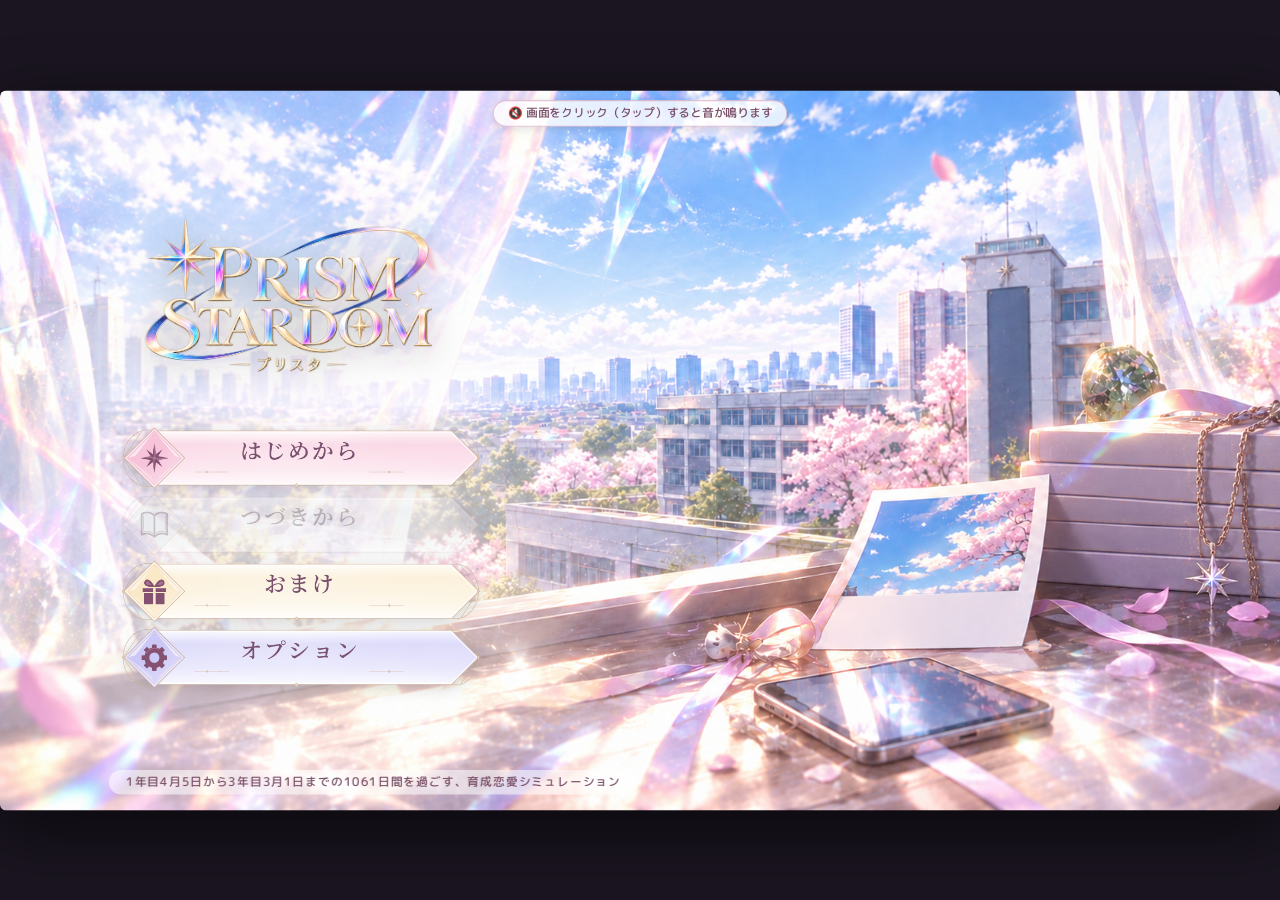
==== index.html @ 92febb7d "ゲーム初回アップロード" ====
<!DOCTYPE html>
<html lang="ja">
<head>
<meta charset="utf-8">
<meta name="viewport" content="width=device-width,initial-scale=1,maximum-scale=1,user-scalable=no,viewport-fit=cover">
<meta name="apple-mobile-web-app-capable" content="yes">
<meta name="mobile-web-app-capable" content="yes">
<meta name="theme-color" content="#1a1520">
<title>スターメイト</title>
<link rel="stylesheet" href="style.css">

</head>
<body>
<div id="safe"></div>
<div id="rotate">
  <div class="ph"></div>
  <div class="t1">画面を横向きにしてください</div>
  <div class="t2">このゲームは横画面用に作られています。<br>スマホを横に倒すと始められます。</div>
</div>
<div id="fit"><div id="stage">

  <svg id="room" viewBox="0 0 1200 675" preserveAspectRatio="xMidYMid slice"></svg>

  <div class="dateBar" id="dateBar"></div>
  <div class="icons" id="icons"></div>

  <div class="status" id="status"></div>

  <div class="panel" id="planner" style="display:none">
    <div class="ttl"><span>今週の予定</span><span class="hint" id="plHint">コマンドを押すと1週間ぶん決まります</span></div>
    <div class="body">
      <div class="week" id="week"></div>
      <div class="pbar">
        <button class="btn gy" id="repeat">先週と同じ</button>
        <button class="btn gy" id="clearAll">クリア</button>
        <span class="tip" id="plTip"></span>
        <button class="btn pk" id="go">この予定で実行 ▶</button>
      </div>
    </div>
  </div>

  <div class="panel" id="sunHint" style="display:none">
    <div class="ttl"><span>☀ 日曜日</span><span class="hint">右のボタンから今日することを選ぼう</span></div>
    <div class="body" id="sunBody"></div>
  </div>

  <div class="panel" id="msg">
    <div class="ttl"><span id="msgTtl">　</span></div>
    <div class="body" id="msgBody"></div>
    <div id="choices"></div>
  </div>

  <div class="panel" id="modal">
    <div class="ttl"><span id="modTtl">　</span></div>
    <div class="body" id="modBody"></div>
    <div id="modBtns" style="padding:0 14px 12px;display:flex;gap:8px;flex-wrap:wrap"></div>
  </div>

  <div id="vn">
    <div id="vnBg"></div>
    <div id="vnChar"></div>
    <div id="vnStamp"></div>
    <div id="board" style="display:none"></div>
    <div id="vnChoices"></div>
    <div id="vnFaceWin"></div>
    <div id="vnWin">
      <div id="vnName"></div>
      <div id="vnBody"></div>
      <div id="vnClose" title="メッセージウィンドウを隠す"></div>
    </div>
    <div id="vnBar"></div>
  </div>

  <div id="title">
    <div id="titleBg"></div>
    <div class="tveil"></div>
    <!-- ロゴとメニュー。左寄せ／まんなか／右寄せは assets/config.js の UI_RULE.menuAlign -->
    <div class="tinner">
      <!-- assets/ui/logo.* があれば、game.js がここを画像に差しかえます -->
      <div class="tlogo" id="tlogo">スターメイト</div>
      <div class="tmenu">
        <!-- assets/ui/ui_title_base_*.* があれば、game.js が中身を画像に差しかえます -->
        <button class="tbtn" data-t="new"><span class="tg">✿</span>はじめから</button>
        <button class="tbtn" data-t="load"><span class="tg">📖</span>つづきから</button>
        <button class="tbtn" data-t="omake"><span class="tg">🎁</span>おまけ</button>
        <button class="tbtn" data-t="opt"><span class="tg">⚙️</span>オプション</button>
      </div>
    </div>
    <!-- 画面のいちばん下の一行。ロゴとおなじ側にそろえます -->
    <div class="tfoot">1年目4月5日から3年目3月1日までの1061日間を過ごす、育成恋愛シミュレーション</div>
    <!-- ブラウザに自動再生を止められているあいだだけ出る案内（game.js の sndHint） -->
    <div id="tsnd" class="tsnd">🔇 画面をクリック（タップ）すると音が鳴ります</div>
  </div>

  <div id="setup">
    <div class="tlogo2">はじめから</div>
    <div class="setup">
      <div class="srow"><span class="sl">名前</span>
        <input type="text" id="psei" maxlength="6" placeholder="みょうじ" value="桜坂">
        <input type="text" id="pmei" maxlength="6" placeholder="なまえ" value="優">
        <span class="nmhint">みょうじ／なまえ</span></div>
      <div class="srow"><span class="sl">誕生日</span>
        <select id="bdM"></select><span style="font-size:13px">月</span>
        <select id="bdD"></select><span style="font-size:13px">日</span>
        <span id="zodiac" class="zod"></span></div>
      <div class="srow"><span class="sl">血液型</span><span id="bloodSel" class="chips"></span></div>
      <div class="srow"><span class="sl">部活</span><span id="clubSel" class="chips"></span></div>
      <div class="srow"><span class="sl">バイト先</span><span id="jobSel" class="chips"></span></div>
      <div class="srow"><span class="sl"></span><span id="setupInfo" class="note2"></span></div>
    </div>
    <div class="mbhint">月曜に1週間の予定を決め、日曜と祝日はデートに誘えます。<br>
      くわしいあそび方は、ゲーム中の<b>❓ボタン</b>で読めます。</div>
    <div style="display:flex;gap:10px">
      <button class="btn pk" id="startBtn" style="font-size:17px;padding:11px 30px">入学する</button>
      <button class="btn gy" id="backBtn" style="font-size:15px;padding:11px 22px">もどる</button>
    </div>
  </div>

  <div id="ending"></div>
</div></div>

<script src="assets.js"></script>
<script src="assets/config.js"></script>
<script src="assets/list.js"></script>
<script src="story/names.js"></script>
<script src="story/kanade.js"></script>
<script src="story/rena.js"></script>
<script src="story/hinata.js"></script>
<script src="story/luka.js"></script>
<script src="story/minamo.js"></script>
<script src="story/sakuya.js"></script>
<script src="story/titles.js"></script>
<script src="story/events.js"></script>
<script src="story.js"></script>
<script src="story/eventids.js"></script>
<script src="game.js"></script>

<!-- ファイルが足りないときに、真っ白な画面ではなく理由を出す -->
<script>
(function(){
  var need=[["IMG","assets.js"],["ART_CANVAS","assets/config.js"],["ART_LIST","assets/list.js"],
            ["CHARA_NAMES","story/names.js"],["ST_kanade","story/kanade.js"],["ST_rena","story/rena.js"],["ST_hinata","story/hinata.js"],
            ["ST_luka","story/luka.js"],["ST_minamo","story/minamo.js"],["ST_sakuya","story/sakuya.js"],
            ["TITLES","story/titles.js"],["TXT","story/events.js"],["AFF_EV","story.js"],
            ["EVENT_DEFS","story/eventids.js"],["S","game.js"]];
  var miss=[];
  for(var i=0;i<need.length;i++){
    try{ if(eval("typeof "+need[i][0])==="undefined") miss.push(need[i][1]); }
    catch(e){ miss.push(need[i][1]); }
  }
  if(!miss.length)return;
  document.body.innerHTML=
    '<div style="font-family:sans-serif;color:#5a4650;background:#fff6fa;padding:32px;line-height:2">'+
    '<div style="font-size:20px;font-weight:800;color:#c2306a">ファイルが足りません</div>'+
    '<p>つぎのファイルが同じ場所に見つかりませんでした。</p>'+
    '<ul><li><b>'+miss.join('</b></li><li><b>')+'</b></li></ul>'+
    '<p>zipを<b>すべて展開してから</b> index.html を開いてください。'+
    'zipの中身を直接開くと、この画面になります。<br>'+
    '1ファイルだけで遊びたいときは、別にお渡ししている <b>starmate.html</b> を開いてください。</p></div>';
})();
</script>
</body>
</html>
---- style.css ----
/* =========================================================================
   スターメイト ／ style.css
   画面のデザイン。色・大きさ・配置はすべてここ。
   ========================================================================= */
/* 書体。ここ1か所を変えれば、ゲーム全体の文字が変わります。
   （外部ファイルは使わず、端末に入っている今どきのゴシック体を上から順に探します） */
:root{
  --ff:"Hiragino Sans","Hiragino Kaku Gothic ProN","Noto Sans JP",
       "Yu Gothic Medium","Yu Gothic",YuGothic,"BIZ UDPGothic",Meiryo,
       system-ui,-apple-system,"Segoe UI",Roboto,sans-serif;
}
*{box-sizing:border-box;-webkit-tap-highlight-color:transparent}
html,body{margin:0;height:100%;background:#1a1520;overflow:hidden;
  font-family:var(--ff);
  font-feature-settings:"palt" 1;      /* 日本語の字間を詰めて読みやすく */
  -webkit-font-smoothing:antialiased;text-rendering:optimizeLegibility}
#safe{position:fixed;top:0;left:0;width:0;height:0;pointer-events:none;visibility:hidden;
  padding-top:env(safe-area-inset-top,0px);padding-right:env(safe-area-inset-right,0px);
  padding-bottom:env(safe-area-inset-bottom,0px);padding-left:env(safe-area-inset-left,0px)}
#fit{position:absolute;top:0;right:0;bottom:0;left:0;display:flex;align-items:center;justify-content:center}
#stage{width:1200px;height:675px;position:relative;transform-origin:center center;overflow:hidden;
  border-radius:6px;box-shadow:0 18px 60px rgba(0,0,0,.6)}
#room{position:absolute;inset:0;width:100%;height:100%}


/* ==================== スマホ（横向き）用レイアウト ==================== */
body{touch-action:manipulation;-webkit-text-size-adjust:100%;overscroll-behavior:none}
@media (hover:none){
  .ic:hover{transform:none;filter:none;animation:none}
  button:hover:not(:disabled){transform:none;filter:none;background:var(--panel2)}
  .slot:hover{border-color:#d9c9b0;background:#fff}
  .gcard:hover,.clubrow:hover{border-color:#e8d9c4;background:#fff}
}
.ic:active{transform:scale(.94)}
input,select,textarea{font-size:16px!important}

body.mb #stage{border-radius:0;box-shadow:none}
body.mb .dateBar{top:5px;right:5px;padding:3px 14px;border-width:3px;border-radius:10px;font-size:20px}
body.mb .dateBar small{font-size:9.5px;margin-top:-1px}

body.mb .icons{top:calc(var(--ic,58px) * 0.98);right:5px;width:auto;
  grid-template-columns:repeat(var(--iccols,5),var(--ic,58px));gap:var(--icgap,5px)}
body.mb .ic{width:var(--ic,58px);height:var(--ic,58px);border-radius:11px;border-width:2px;box-shadow:0 3px 0 rgba(0,0,0,.22)}
body.mb .ic .g{font-size:calc(var(--ic,58px) * .38)}
body.mb .ic .t{font-size:calc(var(--ic,58px) * .152);line-height:1.1}
body.mb .ic .badge{font-size:9px;padding:0 4px}

body.mb .status{left:5px;bottom:5px;width:calc(100% - var(--icw,310px) - 18px);padding:5px 10px 4px;border-width:2px;border-radius:9px}
body.mb .pr{font-size:14px;letter-spacing:.12em;padding:0}
body.mb .pr b{font-size:17px}
body.mb .status .grid{gap:0 14px}
body.mb .lvl{font-size:13px;margin-top:3px;padding-top:3px;letter-spacing:.1em}
body.mb .lvl .stars{font-size:16px}

body.mb #planner{left:5px;top:5px;width:calc(100% - var(--icw,310px) - 18px)}
body.mb .ttl{font-size:12.5px;padding:4px 10px}
body.mb .ttl .hint{font-size:9.5px}
body.mb .body{padding:7px 9px}
body.mb .week{gap:4px}
body.mb .slot{min-height:70px;padding:3px 1px;border-radius:7px}
body.mb .slot .dw{font-size:10px}
body.mb .slot .dd{font-size:13px}
body.mb .slot .cg{font-size:19px}
body.mb .slot .cn{font-size:9px}
body.mb .slot .evt{font-size:8.5px;padding:0 3px}
body.mb .slot .res{font-size:18px}
body.mb .pbar{margin-top:6px;gap:5px}
body.mb .btn{padding:6px 11px;font-size:12.5px;border-radius:8px}
body.mb .btn.sm{padding:4px 8px;font-size:11px}
body.mb .pbar .tip{font-size:9.5px}

body.mb #sunHint{left:5px;right:calc(var(--icw,310px) + 13px);bottom:auto;top:5px}
body.mb #msg{left:5px;right:calc(var(--icw,310px) + 13px);bottom:auto;top:5px}
body.mb #msg .body{font-size:12.5px;max-height:26vh;line-height:1.65}

body.mb #vnWin{left:var(--vnwl,5px);right:5px;bottom:var(--vnwb,7px);padding:0;border-radius:0;border-width:0}
body.mb #vnBody{max-height:none}
body.mb #vnName{padding:0 1.2%}
body.mb #vnClose{width:30px;height:27px}
body.mb #vnChoices{gap:6px;top:14%}   /* 右上のボタンにかぶらない高さ */
body.mb #vnChoices .btn{width:420px;height:40px;padding:0 16px}
body.mb #vnBar{left:auto;right:5px;bottom:var(--vnbarb,190px);height:21px;gap:5px}
body.mb #vnBar .sb{width:48px;height:21px}
/* 新しいクイックメニューのときは、スマホでも正方形のまま（--qmb で決まります） */
body.mb #vnBar.qm{right:var(--qmr,14px);top:var(--qmt,6px);bottom:auto;height:auto;gap:var(--qmg,7px)}
body.mb #vnBar.qm .sb{width:var(--qmb,51px);height:var(--qmb,51px)}
body.mb #vnChar{width:min(300px,38vw);height:auto;aspect-ratio:300/470;bottom:14px}
body.mb #vnStamp svg{width:150px;height:150px}
body.mb #vnStamp .lb{font-size:19px;padding:1px 14px 3px}
body.mb #vnStamp{top:32%}

body.mb #modal{width:min(94%,700px)!important;max-height:94%}
body.mb #modBody{font-size:12.5px}
body.mb .slotrow .sk{font-size:11px}
body.mb .slotrow .si{font-size:11.5px;line-height:1.4}
body.mb .slotrow .si b{font-size:11px}
body.mb .clubrow{padding:5px 7px}
body.mb .cbox{width:min(92%,400px);padding:14px 16px}
body.mb .cbox .ct{font-size:15px}
body.mb .cbox .cm{font-size:12.5px}
body.mb .cwrap{grid-template-columns:repeat(3,1fr);gap:5px}
body.mb .cd{font-size:9px}
body.mb .cev{font-size:8px}
body.mb .dbgp{width:64px}
body.mb #toast{font-size:12.5px;padding:6px 16px;top:12px}

.mbhint{display:none}
body.mb .rules{display:none}
body.mb .mbhint{display:block;background:rgba(255,255,255,.8);border:2px solid #f0b6c9;border-radius:10px;
  padding:5px 12px;font-size:10.5px;line-height:1.55;color:#5a4650;max-width:100%}
body.mb .logo{margin-top:2px}
body.mb .logo{font-size:23px}
body.mb .tag{font-size:11px}
body.mb .rules{font-size:9.5px;line-height:1.55;padding:6px 10px;max-width:100%}
body.mb .setup{padding:4px 10px;gap:2px;max-width:100%}
body.mb .sl{width:46px;font-size:11px}
body.mb .chip{font-size:10px;padding:2px 6px}
body.mb .srow{gap:5px}
body.mb select{padding:3px 6px}
body.mb input[type=text]{padding:5px 8px;width:96px}
body.mb .note2{font-size:9.5px;line-height:1.4}
body.mb .zod{font-size:10px;padding:1px 7px}
body.mb .stst{font-size:9.5px}
body.mb #startBtn{font-size:14px!important;padding:8px 20px!important}
body.mb #loadBtn{font-size:13px!important;padding:8px 16px!important}
body.mb #ending{padding:10px}
body.mb #ending .btn{font-size:13px!important;padding:8px 18px!important}

/* 高さが足りない画面用 */
body.sh .dateBar{font-size:17px;padding:2px 11px;border-width:2px}
body.sh .dateBar small{font-size:8.5px}
body.sh .slot{min-height:58px}
body.sh .slot .dd{font-size:12px}
body.sh .slot .cg{font-size:16px}
body.sh .slot .cn{font-size:8.5px}
body.sh .slot .dw{font-size:9px}
body.sh .pr{font-size:12.5px}
body.sh .pr b{font-size:15px}
body.sh .lvl{font-size:11.5px}
body.sh .lvl .stars{font-size:14px}
body.sh .ttl{font-size:11.5px;padding:3px 8px}
body.sh .body{padding:5px 7px}
body.sh .btn{padding:5px 9px;font-size:11.5px}
body.sh #vnStamp svg{width:120px;height:120px}
body.sh #vnStamp .lb{font-size:16px}
body.sh2 .dateBar{font-size:15px}
body.sh2 .dateBar small{font-size:8px}
body.sh2 .slot{min-height:50px}
body.sh2 .pr{font-size:11.5px;letter-spacing:.06em}
body.sh2 .pr b{font-size:13.5px}
body.sh2 .status{padding:3px 8px 2px}
body.sh2 .lvl{margin-top:1px;padding-top:1px}
body.sh2 .ic .t{font-size:calc(var(--ic,44px) * .175)}

/* 縦向きのときの案内 */
#rotate{position:fixed;inset:0;z-index:9999;display:none;
  background:linear-gradient(160deg,#ffd9e6,#ffeccd 45%,#d8ecff);
  flex-direction:column;align-items:center;justify-content:center;gap:14px;text-align:center;padding:24px;
  font-family:var(--ff);color:#8a6076}
body.pt #rotate{display:flex}
#rotate .ph{width:78px;height:132px;border:5px solid #e08aa8;border-radius:14px;position:relative;
  animation:rot 2.4s ease-in-out infinite}
#rotate .ph::after{content:"";position:absolute;left:50%;bottom:6px;transform:translateX(-50%);
  width:26px;height:4px;border-radius:2px;background:#e08aa8}
@keyframes rot{0%,25%{transform:rotate(0)}55%,100%{transform:rotate(-90deg)}}
#rotate .t1{font-size:20px;font-weight:800;color:#c2306a}
#rotate .t2{font-size:13px;line-height:1.8}

  /* ---------- 日付バー ---------- */
.dateBar{position:absolute;top:12px;right:14px;background:#fffdf6;border:4px solid #f48fb1;
  border-radius:14px;padding:6px 26px;box-shadow:0 4px 0 rgba(214,110,145,.55),0 8px 18px rgba(0,0,0,.25);
  font-size:30px;font-weight:800;color:#4a3a44;letter-spacing:.06em;white-space:nowrap}
.dateBar .sun{color:#e5486f}.dateBar .sat{color:#3f7fd0}
.dateBar small{display:block;font-size:12px;font-weight:700;color:#c07a94;letter-spacing:.1em;text-align:center;margin-top:-2px}

/* ---------- アイコングリッド ---------- */
.icons{position:absolute;top:96px;right:14px;width:352px;
  display:grid;grid-template-columns:repeat(4,80px);gap:10px;justify-content:end}
.ic{width:80px;height:80px;border-radius:16px;position:relative;cursor:pointer;
  display:flex;flex-direction:column;align-items:center;justify-content:center;gap:1px;
  border:3px solid rgba(255,255,255,.92);color:#fff;
  box-shadow:0 4px 0 rgba(0,0,0,.22),0 6px 14px rgba(0,0,0,.22);transition:.12s;user-select:none}
/* カーソルが乗っているあいだ、ふわふわ上下に揺れる。
   ゲームパッドのカーソル（.gpf）でも同じように動きます。 */
@keyframes icBob{
  0%,100%{transform:translateY(-2px)}
  50%    {transform:translateY(-9px)}
}
.ic:hover,.ic.gpf{filter:brightness(1.08);
  animation:icBob .68s ease-in-out infinite}
/* 押しているあいだは揺れを止めて、沈みこませる */
.ic:active{animation:none;transform:translateY(1px);box-shadow:0 1px 0 rgba(0,0,0,.22)}
.ic .g{font-size:30px;line-height:1;filter:drop-shadow(0 1px 1px rgba(0,0,0,.25))}
.ic .t{font-size:11px;font-weight:800;letter-spacing:.02em;text-shadow:0 1px 2px rgba(0,0,0,.35)}
.ic.b{background:linear-gradient(180deg,#6fb4f5,#3a7fd5)}
.ic.g2{background:linear-gradient(180deg,#8fd67c,#4fa451);padding:0}
.ic.p{background:linear-gradient(180deg,#fb9cc4,#e5619b)}
.ic.o{background:linear-gradient(180deg,#ffc178,#f0913f)}
.ic.dbg{background:linear-gradient(180deg,#9aa4b8,#5f6b82)}
.ic.jn{background:linear-gradient(180deg,#8fd67c,#4fa451)}
.gtabs{display:flex;gap:6px;margin-bottom:8px;border-bottom:2px solid #f0d8e4;padding-bottom:6px}
.gtab{font-size:13px;font-weight:800;color:#a08090;background:#fdf4f8;border:2px solid #f0d8e4;
  border-radius:999px;padding:4px 14px;cursor:pointer;user-select:none}
.gtab.on{background:linear-gradient(180deg,#fb9cc4,#e5619b);color:#fff;border-color:#fff;box-shadow:0 2px 0 rgba(0,0,0,.15)}
.ggrid{display:grid;grid-template-columns:repeat(4,1fr);gap:6px}
.gcell{display:flex;gap:6px;align-items:center;border:2px solid #e8d9c4;border-radius:9px;padding:4px;background:#fff;cursor:pointer;transition:.12s}
.gcell:hover{border-color:#f48fb1;background:#fff6f9;transform:translateY(-1px)}
.gcell.lock{cursor:default;background:#f6f2ee;border-color:#e4ddd4}
.gcell.lock:hover{transform:none;border-color:#e4ddd4;background:#f6f2ee}
.gface{width:44px;height:52px;border-radius:7px;overflow:hidden;flex:0 0 auto;background:#efe6ee}
.gface svg{width:100%;height:100%;display:block}
.glock{width:100%;height:100%;display:flex;align-items:center;justify-content:center;font-size:20px;color:#c9bfc6;font-weight:800}
.ginfo{min-width:0}
.gcat{font-size:8.5px;color:#c2306a;font-weight:800}
.gt{font-size:11px;font-weight:700;color:#4a3a44;line-height:1.25;overflow:hidden;text-overflow:ellipsis}
.gn{font-size:9.5px;color:#8a7a68}
.pgrid{display:grid;grid-template-columns:repeat(2,1fr);gap:7px}
.pcard{display:flex;gap:9px;border:2px solid #e8d9c4;border-radius:10px;padding:7px;background:#fff}
.pcard.lock{background:#f6f2ee;border-color:#e4ddd4}
.pface{width:56px;height:66px;border-radius:8px;overflow:hidden;flex:0 0 auto;background:#efe6ee}
.pface svg{width:100%;height:100%;display:block}
.pn{font-size:13.5px;font-weight:800;color:#4a3a44}
.pend{font-size:10px;background:linear-gradient(180deg,#ffd479,#f0a83f);color:#5a3a10;border-radius:5px;padding:1px 6px;font-weight:800}
.pr2{font-size:10.5px;color:#8a7a68;margin-bottom:2px}
.pd{font-size:10.5px;color:#5d5060;line-height:1.5}
.bgrid{display:grid;grid-template-columns:repeat(3,1fr);gap:7px}
.bcell{display:flex;gap:8px;align-items:center;border:2px solid #e8d9c4;border-radius:9px;padding:7px 9px;background:#fff;cursor:pointer}
.bcell:hover{border-color:#f48fb1;background:#fff6f9}
.bcell.on{background:linear-gradient(180deg,#fff2f7,#ffe2ee);border-color:#f48fb1}
.bico{font-size:16px;color:#c2306a;width:18px;text-align:center}
.bn{font-size:13px;font-weight:800;color:#4a3a44}
.bb{font-size:10px;color:#8a7a68}
body.mb .ggrid{grid-template-columns:repeat(3,1fr)}
body.mb .gt{font-size:10px}
body.mb .pgrid{grid-template-columns:1fr}
.clubrow{display:flex;align-items:center;gap:10px;border:2px solid #e8d9c4;border-radius:10px;
  padding:7px 10px;margin-bottom:6px;background:#fff}
.clubrow .cg2{font-size:26px;width:38px;text-align:center;flex:0 0 auto}
.clubrow .ci{flex:1;font-size:13.5px;line-height:1.5}
.ic.off{filter:grayscale(.85) brightness(.8);cursor:not-allowed;opacity:.75}
/* 押せないボタンは、ゆれず・明るくならず・カーソルの絵にも変わらない
   （animation は指定より強いので、ここで止めておかないと揺れつづけます） */
.ic.off:hover{transform:none;animation:none}
.ic.img.off:hover>.u1,.ic.img.off.gpf>.u1{opacity:0}
/* きろくのように「いまは書けないだけで、押せる」ボタン。
   うすくするだけで、カーソルも見た目も「押せる」ままにします */
.ic.dim{filter:saturate(.45) brightness(.93)}
.ic.sel{outline:5px solid #ff5d8f;outline-offset:2px}
.ic .badge{position:absolute;top:-6px;right:-6px;background:#ff4d6d;color:#fff;font-size:11px;font-weight:800;
  border-radius:9px;padding:1px 6px;border:2px solid #fff}
.ic .face{width:100%;height:100%;border-radius:12px;overflow:hidden}
.ic .face svg{width:100%;height:100%;display:block}

/* ---------- 絵にさしかえたコマンドのボタン ----------
   assets/ui/ui_cmd_<なまえ>_normal.png（と _hover.png）を置くと、
   四角い土台と絵文字のかわりに、その絵がそのまま出ます。
   2枚重ねて、カーソルが乗ったら下の1枚（_hover）に入れかわります。
   大きさ・入れかた・文字を出すかは assets/config.js の CMD_ICON。 */
.ic.img{background:none;border:0;box-shadow:none;border-radius:0;padding:0}
.ic.img>img{position:absolute;left:0;top:0;width:100%;height:100%;
  object-fit:var(--cmdfit,contain);display:block;pointer-events:none;
  max-width:none;max-height:none}
.ic.img>.u1{opacity:0;transition:opacity .12s linear}
.ic.img:hover>.u1,.ic.img.gpf>.u1{opacity:1}
.ic.img:active{box-shadow:none}
/* 明るさの足しこみはしません（カーソルのときの絵が、そのまま出るように）。
   ただし「押せないとき」の暗さは残します */
.ic.img:not(.off):hover,.ic.img:not(.off).gpf{filter:none}
/* CMD_ICON.bob を false にすると、ふわふわ揺れなくなります */
body.nobob .ic:hover,body.nobob .ic.gpf{animation:none}
/* 絵にしたボタンでは、絵文字と文字はふだん隠しておきます。
   （絵が読めなかったときの戻り先として、中には残してあります） */
.ic.img>.g,.ic.img>.t{display:none}
/* 絵の下に文字も出すとき（CMD_ICON.label: true） */
body.cmdlabel .ic.img>.t{display:block;position:absolute;left:0;right:0;bottom:1px;z-index:1}

/* ---------- ステータス ---------- */
.status{position:absolute;left:14px;bottom:14px;width:520px;background:#fdf6dd;border:3px solid #b99a63;
  border-radius:12px;padding:10px 16px 8px;box-shadow:0 6px 18px rgba(0,0,0,.3);color:#4a4030}
.status .grid{display:grid;grid-template-columns:1fr 1fr;gap:0 26px}
.pr{display:flex;justify-content:space-between;align-items:baseline;font-size:19px;font-weight:800;
  letter-spacing:.22em;padding:1px 0}
.pr b{font-size:23px;letter-spacing:0;font-variant-numeric:tabular-nums;color:#2f7d4f}
@keyframes blink{50%{opacity:.35}}
.lvl{display:flex;align-items:center;gap:10px;border-top:2px dotted #c9b183;margin-top:5px;padding-top:5px;
  font-size:18px;font-weight:800;letter-spacing:.2em}
.lvl .stars{letter-spacing:2px;font-size:22px;color:#e8b23a}
.lvl .stars i{color:#d8cdb4;font-style:normal}

/* ---------- 汎用パネル ---------- */
.panel{position:absolute;background:#fffdf6;border:3px solid #e08aa8;border-radius:14px;
  box-shadow:0 10px 34px rgba(0,0,0,.4);color:#40323c}
.ttl{background:linear-gradient(180deg,#fb9cc4,#e5619b);color:#fff;font-weight:800;font-size:16px;
  padding:7px 14px;border-radius:9px 9px 0 0;letter-spacing:.08em;display:flex;justify-content:space-between;align-items:center}
.ttl .hint{font-size:11.5px;font-weight:700;opacity:.95}
.body{padding:12px 14px}
.btn{background:linear-gradient(180deg,#ffd98a,#f0a83f);border:2px solid #fff;color:#5a3a10;font-weight:800;
  border-radius:10px;padding:8px 16px;cursor:pointer;font-size:14px;font-family:inherit;
  box-shadow:0 3px 0 rgba(0,0,0,.2);transition:.12s}
.btn:hover{filter:brightness(1.07);transform:translateY(-1px)}
.btn:active{transform:translateY(2px);box-shadow:none}
.btn.pk{background:linear-gradient(180deg,#fb9cc4,#e5619b);color:#fff}
.btn.gy{background:linear-gradient(180deg,#e6e2d8,#c8c2b4);color:#4a4438}
.btn:disabled{filter:grayscale(.8);opacity:.6;cursor:not-allowed;transform:none}

/* ---------- 週間予定 ---------- */
#planner{left:14px;top:14px;width:520px}
#sunHint{left:14px;right:376px;bottom:202px;border-color:#f0b6c9}
.week{display:grid;grid-template-columns:repeat(6,1fr);gap:6px}
.slot{background:#fff;border:2px solid #d9c9b0;border-radius:9px;padding:5px 3px;text-align:center;cursor:pointer;
  transition:.12s;min-height:96px;display:flex;flex-direction:column;align-items:center;justify-content:flex-start;gap:2px}
.slot:hover{border-color:#f48fb1;background:#fff6f9}
.slot.cur{border-color:#ff5d8f;background:#ffeef4;box-shadow:0 0 0 3px rgba(255,93,143,.25)}
.slot .dw{font-size:12px;font-weight:800;color:#8a7a68}
.slot .dw.sa{color:#3f7fd0}
.slot .dd{font-size:16px;font-weight:800;color:#54463c;line-height:1}
.slot .cg{font-size:24px;line-height:1.1;margin-top:2px}
.slot .cn{font-size:10.5px;font-weight:800;color:#6b5b4c}
.slot.rest{background:#fff4f7;border-color:#f0c2d4}
.slot .evt.hol{background:#e5486f}
.slot .evt{font-size:10px;font-weight:800;color:#fff;background:#e5619b;border-radius:6px;padding:1px 4px;margin-top:2px}
.slot .res{font-size:22px;font-weight:800;line-height:1}
.res.dbl{color:#e5486f}.res.ok{color:#2f7d4f}.res.ng{color:#8a8a8a}
.pbar{display:flex;gap:8px;margin-top:10px;align-items:center;flex-wrap:wrap}
.pbar .tip{font-size:11.5px;color:#8a7a68;flex:1;line-height:1.5}

/* ---------- メッセージ ---------- */
#msg{left:14px;right:376px;bottom:202px;width:auto;display:none;border-color:#c9a6d8}
#msg .ttl{background:linear-gradient(180deg,#c69bea,#9a63ce)}
#msg .body{min-height:90px;font-size:14.5px;line-height:1.8;max-height:212px;overflow-y:auto}
#msg .sp{color:#d34a7c;font-weight:800}
#msg .up{color:#2f7d4f;font-weight:800}
#msg .dn{color:#c0392b;font-weight:800}
#msg .ev{color:#a45ad8;font-weight:800}
#msg p{margin:0 0 6px}
#choices{display:flex;flex-wrap:wrap;gap:8px;padding:0 14px 12px}

/* ---------- 中央モーダル ---------- */
.cwrap2{display:grid;grid-template-columns:1fr 1fr;gap:10px}
.cm2{border:1px solid #e8d9c4;border-radius:10px;padding:8px 10px 6px;background:#fff}
.cmh2{font-size:15px;font-weight:800;color:#c2306a;margin-bottom:5px;text-align:center;letter-spacing:.04em}
.cw2,.cgd2{display:grid;grid-template-columns:repeat(7,1fr);gap:2px}
.ch2{font-size:10.5px;text-align:center;color:#8a7a68;padding-bottom:2px;font-weight:700}
.ch2.su{color:#e5486f}.ch2.sa{color:#3f7fd0}
.cd2{min-height:44px;border-radius:5px;padding:2px 2px 1px;font-size:12.5px;font-weight:700;color:#5a4e42;
  display:flex;flex-direction:column;align-items:center;line-height:1.15;background:#fdfbf7}
.cd2 .en{font-size:7.6px;font-weight:700;line-height:1.05;text-align:center;margin-top:1px;word-break:break-all}
.cd2 .cem{font-size:13px;line-height:1.1;margin-top:1px;position:relative;z-index:1;
  filter:drop-shadow(0 1px 1px rgba(0,0,0,.18))}
.cd2.su{color:#e5486f}.cd2.sa{color:#3f7fd0}
.cd2.out{color:#d5cec2;background:transparent}
.cd2.vac{background:#e6f4e2}
.cd2.hol{background:#ffd9e2;color:#c2306a}
.cd2.eex{background:#cfe0f5}.cd2.eev{background:#fcd3e2}.cd2.ebd{background:#ffe6a8}.cd2.evc{background:#c9ecc0}
.cd2.today{outline:2.5px solid #e5486f;outline-offset:-2px}
.cd2.ev{position:relative;animation:glow 1.9s ease-in-out infinite}
.cd2.ev::after{content:"";position:absolute;inset:-2px;border-radius:6px;pointer-events:none;
  box-shadow:0 0 0 2px rgba(255,255,255,.85) inset;animation:halo 1.9s ease-in-out infinite}
@keyframes glow{0%,100%{filter:brightness(1) saturate(1)}50%{filter:brightness(1.16) saturate(1.35)}}
@keyframes halo{0%,100%{box-shadow:0 0 0 1px rgba(255,255,255,.7) inset,0 0 4px rgba(229,72,111,.35)}
  50%{box-shadow:0 0 0 2px rgba(255,255,255,.95) inset,0 0 14px 3px rgba(229,72,111,.55)}}
.cd2 .en{position:relative;z-index:1}
.cev2{font-size:10px;color:#6b5b4c;line-height:1.6;margin-top:6px;border-top:1px dotted #e0d0c0;padding-top:5px;
  min-height:calc(var(--cevn,2) * 1.6em + 6px)}
.evl{white-space:nowrap;overflow:hidden;text-overflow:ellipsis;height:1.6em;line-height:1.6}
body.mb .evl{height:1.45em;line-height:1.45}
.evl .el{line-height:1.25}

/* ---- カレンダーを全画面いっぱいに広げる ---- */
#modal.cal>#modBody{display:flex;flex-direction:column;overflow:hidden;padding:10px 14px}
#modal.cal .cwrap2{flex:1 1 auto;min-height:0}
#modal.cal .cm2{display:flex;flex-direction:column;min-height:0;padding:8px 12px 8px}
#modal.cal .cgd2{flex:1 1 auto;min-height:0;grid-auto-rows:1fr}
#modal.cal .cd2{min-height:0;font-size:17px;line-height:1.1;justify-content:flex-start;padding-top:2px}
#modal.cal .cd2 .cem{font-size:18px;line-height:1;margin-top:1px}
#modal.cal .cd2 .en{font-size:10px;line-height:1.05;margin-top:1px}
#modal.cal .cmh2{font-size:22px;margin-bottom:7px}
#modal.cal .ch2{font-size:13.5px;padding-bottom:3px}
#modal.cal .cev2{font-size:13.5px;margin-top:8px;padding-top:6px}
#modal.cal .clegend{font-size:13.5px;margin-bottom:8px}
#modal.cal .lg{width:14px;height:14px}
#modal.cal .el{font-size:12px}
body.mb #modal.cal>#modBody{padding:5px 8px}
body.mb #modal.cal .cm2{padding:4px 6px}
/* せまい画面では日付と絵文字を横に並べて、1行ぶん高さを節約する */
body.mb #modal.cal .cd2{font-size:13px;padding:0 1px;flex-direction:row;align-items:center;
  justify-content:center;gap:3px}
body.mb #modal.cal .cd2 .cem{font-size:12px;margin-top:0;line-height:1}
body.mb #modal.cal .cmh2{font-size:14px;margin-bottom:3px}
body.mb #modal.cal .ch2{font-size:10px}
body.mb #modal.cal .cev2{font-size:10.5px;margin-top:5px;padding-top:4px}
body.mb #modal.cal .clegend{font-size:10.5px;margin-bottom:4px}
body.mb #modal.cal .lg{width:10px;height:10px}
body.mb #modal.cal .el{font-size:9.5px}
body.mb .cwrap2{gap:6px}
body.mb .cm2{padding:5px 6px 4px}
body.mb .cmh2{font-size:12.5px;margin-bottom:3px}
body.mb .ch2{font-size:9px}
body.mb .cd2{min-height:25px;font-size:10.5px;padding:1px;line-height:1.05}
body.mb .cd2 .en{display:none}          /* せまい画面では名前を出さず、絵文字だけにする */
body.mb .cd2 .cem{font-size:9.5px;margin-top:0;line-height:1}
body.mb .clegend{font-size:9.5px;margin-bottom:4px;gap:4px}
body.mb .lg{width:9px;height:9px}
body.mb .cev2{font-size:8.5px;line-height:1.45;margin-top:4px;padding-top:3px;
  min-height:calc(var(--cevn,2) * 1.45em + 4px)}
.cwrap{display:grid;grid-template-columns:repeat(4,1fr);gap:8px}
.cm{border:1px solid #e8d9c4;border-radius:8px;padding:4px 6px;background:#fff}
.cmh{font-size:12.5px;font-weight:800;color:#c2306a;margin-bottom:3px}
.cw,.cg{display:grid;grid-template-columns:repeat(7,1fr);gap:1px}
.ch{font-size:9px;color:#8a7a68;text-align:center}
.ch.su{color:#e5486f}.ch.sa{color:#3f7fd0}
.cd{font-size:9.5px;text-align:center;padding:1.5px 0;border-radius:3px;color:#5a4e42;line-height:1.25}
.cd.su{color:#e5486f}.cd.sa{color:#3f7fd0}
.cd.out{color:#d5cec2}
.cd.vac{background:#e6f4e2}
.cd.today{outline:2px solid #e5486f;outline-offset:-1px;font-weight:800}
.cd.eex{background:#cfe0f5;font-weight:800}
.cd.eev{background:#fcd3e2;font-weight:800}
.cd.ebd{background:#ffe6a8;font-weight:800}
.cd.evc{background:#c9ecc0;font-weight:800}
.cd.hol{background:#ffd9e2;font-weight:800;color:#c2306a}
.el.ehol{background:#ffd9e2}
.cev{font-size:8.6px;color:#6b5b4c;line-height:1.45;margin-top:3px;min-height:14px}
.el{display:inline-block;min-width:13px;text-align:center;border-radius:3px;margin-right:3px;font-weight:800}
.el.eex{background:#cfe0f5}.el.eev{background:#fcd3e2}.el.ebd{background:#ffe6a8}.el.evc{background:#c9ecc0}
.clegend{font-size:11.5px;color:#5a4e42;margin-bottom:7px;display:flex;align-items:center;gap:5px;flex-wrap:wrap}
.lg{display:inline-block;width:12px;height:12px;border-radius:3px}
.lg.eex{background:#cfe0f5}.lg.eev{background:#fcd3e2}.lg.ebd{background:#ffe6a8}.lg.evc{background:#c9ecc0}
/* ===== きろく画面（タイル型） =====
   カードを格子にならべます。1枚のカードは
   〔スロット名〕〔顔＋日付・名前・メモ・保存日時〕〔ボタン〕の3段です。 */
.slotgrid{display:grid;grid-template-columns:repeat(auto-fill,minmax(226px,1fr));gap:8px}
.slotrow{display:flex;flex-direction:column;gap:5px;border:2px solid #e8d9c4;border-radius:12px;
  padding:8px 9px 9px;background:#fff;box-shadow:0 2px 6px rgba(120,90,70,.09);
  transition:border-color .13s,box-shadow .13s,transform .13s}
.slotrow:hover{border-color:#f0b8cf;box-shadow:0 5px 14px rgba(190,110,150,.2);transform:translateY(-1px)}
.slotrow.empty{background:#fdfaf6;box-shadow:none}
.slotrow.empty:hover{transform:none;box-shadow:none}
.slotrow .sk{font-size:12px;font-weight:800;color:#c2306a;letter-spacing:.03em;
  border-bottom:1px dotted #f0dce6;padding-bottom:3px}
.slotrow .sbody{display:flex;align-items:center;gap:9px;min-height:66px}
.slotrow .si{flex:1;min-width:0;font-size:12.5px;line-height:1.45}
.slotrow .si b{font-size:13px;color:#5a4650}
.slotrow .sn{white-space:nowrap;overflow:hidden;text-overflow:ellipsis}
.slotrow .sc{color:#8a7a68}
.slotrow .sw{font-size:10.5px;color:#a89e94;white-space:nowrap;overflow:hidden;text-overflow:ellipsis}
.slotrow .nodata{color:#b9ac9c;font-size:12.5px}
.slotrow .sb{display:flex;gap:4px;flex-wrap:wrap}
.slotrow .sb .btn.sm{padding:4px 0;font-size:11.5px;flex:1 1 0;min-width:0}
/* カードの顔（「友達」以上の子がいるときだけ出る。大きめに見せます） */
.slotrow .sface{flex:0 0 auto;width:62px;height:62px;border-radius:50%;overflow:hidden;
  border:2.5px solid #f4d3e0;background:#fff6fa;display:block;line-height:0;
  box-shadow:0 2px 7px rgba(190,110,150,.25)}
.slotrow .sface svg,.slotrow .sface img{width:100%;height:100%;display:block;object-fit:cover}
.slotrow .sface.ph{border-color:transparent;background:none;box-shadow:none}
body.mb .slotgrid{grid-template-columns:repeat(auto-fill,minmax(196px,1fr));gap:6px}
body.mb .slotrow{padding:6px 7px 7px;gap:4px;border-radius:10px}
body.mb .slotrow .sface{width:44px;height:44px;border-width:2px}
body.mb .slotrow .sbody{min-height:50px;gap:6px}
/* せまい画面では、日付が2行に折り返さないように詰める */
body.mb .slotrow .si b{white-space:nowrap;overflow:hidden;text-overflow:ellipsis;display:block}
body.mb .slotrow .sb .btn.sm{padding:3px 0;font-size:10.5px}
.btn.sm{padding:5px 11px;font-size:12.5px;border-radius:8px}
.cfgrow{display:flex;align-items:center;gap:10px;margin-bottom:12px}
.cfgrow .cl{width:110px;flex:0 0 auto;font-size:13px;font-weight:800;color:#c2306a;text-align:right}
.cfgrow .chip{border-color:#e6c9d6}
.vsl{flex:1;max-width:260px;accent-color:#e5619b;height:22px}
.vnum{width:34px;text-align:right;font-size:13px;font-weight:800;color:#c2306a;font-variant-numeric:tabular-nums}
.dbgsec{border:1px solid #e8d9c4;border-radius:9px;padding:7px 10px;margin-bottom:8px;background:#fff;font-size:12.5px}
.dbgline{display:flex;flex-wrap:wrap;gap:6px;align-items:center;margin-top:5px}
.dbgp{display:flex;flex-direction:column;font-size:10.5px;color:#8a7a68;width:74px}
.dbgp input,.dbgp select{font-family:inherit;font-size:13px;padding:3px 5px;border:1px solid #d9c9b0;border-radius:6px;width:100%;color:#40323c}
.dbgline select{font-family:inherit;font-size:13px;padding:4px 6px;border:1px solid #d9c9b0;border-radius:6px;color:#40323c}
.slotrow .memo{font-size:12px;font-weight:700;color:#c2306a;background:#fff2f7;border:1px solid #f4d3e0;
  border-radius:6px;padding:1px 8px;margin:2px 0;display:inline-block;max-width:100%;
  overflow:hidden;text-overflow:ellipsis;white-space:nowrap}
.memoin{width:100%;font-family:inherit;font-size:14px;padding:8px 10px;border:2px solid #e08aa8;
  border-radius:9px;margin-bottom:12px;text-align:center;background:#fff;color:#40323c}
.slotrow.auto{background:#fff6e6;border-color:#e8c98a}
.pager{display:flex;align-items:center;gap:7px;margin-bottom:8px}
.pager select{font-family:inherit;font-size:13px;padding:4px 8px;border:1px solid #d9c9b0;border-radius:7px;color:#40323c}
.btn.dg{background:linear-gradient(180deg,#ff9a9a,#e04b4b);color:#fff}
.confirm{position:absolute;inset:0;background:rgba(20,12,24,.5);display:flex;align-items:center;justify-content:center;z-index:40}
.cbox{background:#fffdf6;border:3px solid #e08aa8;border-radius:14px;padding:18px 22px;width:440px;max-width:88%;
  box-shadow:0 14px 40px rgba(0,0,0,.45);color:#40323c;text-align:center}
.cbox .ct{font-size:17px;font-weight:800;color:#c2306a;margin-bottom:8px}
.cbox .cm{font-size:13.5px;line-height:1.8;margin-bottom:14px}
.cbox .cb{display:flex;gap:10px;justify-content:center}
.savenote{font-size:11.5px;color:#8a7a68;line-height:1.7;margin-top:6px}
#toast{position:absolute;left:50%;top:22px;transform:translateX(-50%) translateY(-16px);
  background:rgba(40,26,44,.92);color:#fff;font-size:14px;font-weight:700;padding:9px 22px;border-radius:12px;
  border:2px solid rgba(255,255,255,.5);opacity:0;transition:.25s;pointer-events:none;z-index:30}
#toast.show{opacity:1;transform:translateX(-50%) translateY(0)}
#modal{left:50%;top:50%;transform:translate(-50%,-50%);width:640px;display:none;max-height:92%;z-index:20;
  flex-direction:column;overflow:hidden}
#modal>.ttl{flex:0 0 auto}
#modal>#modBody{flex:1 1 auto;overflow:auto;min-height:0}
#modal>#modBtns{flex:0 0 auto;border-top:1px solid #efe3d4;padding-top:8px!important}

/* ---- 全画面モーダル（予定表・くわしく・あそび方・きろく・せってい） ---- */
#modal.full,body.mb #modal.full{
  left:0!important;top:0!important;right:0!important;bottom:0!important;
  width:auto!important;max-width:none!important;max-height:none!important;
  transform:none!important;border-radius:0;border-width:0}
#modal.full>.ttl{border-radius:0;font-size:18px;padding:9px 18px}
body.mb #modal.full>.ttl{font-size:14px;padding:6px 12px}
#modal.full>#modBtns{padding:8px 18px 12px!important}
/* 文字ごと拡大する画面（カレンダー以外） */
#modal.zoom>#modBody{zoom:1.3}
body.mb #modal.zoom>#modBody{zoom:1.08}
#modal.zoom>#modBtns .btn{font-size:16px;padding:9px 20px}
body.mb #modal.zoom>#modBtns .btn{font-size:13px}
.gcard{display:flex;gap:12px;align-items:center;background:#fff;border:2px solid #e8d9c4;border-radius:10px;padding:8px;margin-bottom:8px;cursor:pointer}
.gcard:hover{border-color:#f48fb1;background:#fff6f9}
.gcard .pf{width:64px;height:76px;border-radius:8px;overflow:hidden;flex:0 0 auto}
.gcard .pf svg{width:100%;height:100%;display:block}

/* ---------- プロフィール画面（くわしく → その子をクリック） ---------- */
/* いまの間柄の札 */
.tierbadge{display:inline-block;margin-left:6px;padding:1px 9px;border-radius:9px;
  font-size:11px;font-weight:800;color:#fff;vertical-align:2px;letter-spacing:.06em}
.tierbadge.t-normal{background:#b0a58f}
.tierbadge.t-friend{background:#61b06e}
.tierbadge.t-crush {background:#f0913f}
.tierbadge.t-love  {background:#e5619b}
/* 誕生日・星座・部活・最後に会ったの */
.pfgrid{display:grid;grid-template-columns:1fr 1fr;gap:0 16px;margin-top:6px}
.pfr,.pfr2{display:flex;gap:8px;align-items:baseline;padding:1px 0;font-size:12.5px}
.pfr span,.pfr2 span{color:#8a7a68;flex:0 0 auto;min-width:74px}
.pfr b,.pfr2 b{color:#4a4030;font-weight:800}
.pfr2{margin-top:1px}
.pfr2 b{font-weight:700}
/* プロフィール文（好感度が上がると入れかわります） */
.pfnote{margin-top:10px;background:#fffaf0;border:2px solid #ecdcc0;border-radius:10px;
  padding:8px 12px;font-size:12.5px;line-height:1.95;color:#5a4c3c}
.pfttl{margin-top:10px;font-weight:800;font-size:13px;color:#6a5a48;
  border-bottom:1px dotted #c9b183;padding-bottom:3px;display:flex;justify-content:space-between;align-items:baseline}
.pfttl span{font-weight:700;font-size:11px;color:#8a7a68}
.pfport{width:168px;flex:0 0 auto;border-radius:10px;overflow:hidden}
.pfport svg{width:100%;display:block}
.pfmain{flex:1;min-width:280px;font-size:13.5px}
/* 能力のゲージ */
.gsts{display:grid;grid-template-columns:1fr 1fr;gap:3px 20px;margin-top:7px}
.gstr{display:grid;grid-template-columns:58px 1fr 38px;align-items:center;gap:8px}
.gstr .k{font-size:12.5px;font-weight:800;color:#6a5a48;letter-spacing:.04em;white-space:nowrap}
.gstr .b{height:12px;border-radius:7px;background:#ece2cc;border:1.5px solid #c9b183;
  overflow:hidden;box-shadow:inset 0 1px 2px rgba(0,0,0,.12)}
.gstr .b i{display:block;height:100%;border-radius:6px}
.gstr .v{text-align:right;font-size:13px;font-weight:800;color:#4a4030}
/* せまい画面（スマホ横）では、ぜんぶが1画面に収まるように詰める */
body.mb .pfport{width:104px}
body.mb .pfmain{min-width:210px;font-size:12px}
body.mb .pfgrid{gap:0 12px}
body.mb .pfr,body.mb .pfr2{font-size:11.5px}
body.mb .pfr span,body.mb .pfr2 span{min-width:64px}
body.mb .pfnote{margin-top:5px;padding:4px 9px;font-size:11.5px;line-height:1.6}
body.mb .pfttl{margin-top:5px;font-size:12px;padding-bottom:2px}
body.mb .gsts{grid-template-columns:repeat(3,1fr);gap:1px 12px;margin-top:4px}
body.mb .gstr{grid-template-columns:46px 1fr 32px;gap:5px}
body.mb .gstr .k{font-size:11.5px}
body.mb .gstr .b{height:9px}
body.mb .gstr .v{font-size:11.5px}
/* ゲームパッドのカーソル。いま選ばれているものを囲む */
.gpf{position:relative;outline:3px solid #ffd34d !important;outline-offset:2px;
  box-shadow:0 0 0 3px rgba(255,150,60,.45), 0 0 14px rgba(255,190,80,.85) !important;
  border-radius:8px;z-index:20}
#vnChoices .btn.gpf,#vnBar .sb.gpf{border-radius:4px}

.hearts{color:#ff5d8f;letter-spacing:.5px;white-space:nowrap}
.hearts i{color:#d9cfc0;font-style:normal}

/* ---------- タイトル / エンディング ---------- */
/* ---------- ノベルゲーム画面 ---------- */
#vn{position:absolute;inset:0;display:none;overflow:hidden;z-index:5}
/* 「自室のまま話す」場面（電話・おでかけに誘うところ）。
   背景を入れないので、うしろのコマンド画面（#room）がそのまま見えます。
   話のじゃまになるアイコンとステータスだけ隠します。日付は出したままです。 */
#stage.roomvn .icons,#stage.roomvn .status{display:none}
/* 部屋をすこし暗くする膜。文字やボタンが読みやすくなります。
   ★暗さを変えたいときは、この 0.30 の数字だけ動かしてください（0で暗くしない） */
#vnBg .bgl.roomveil{background:rgba(24,14,26,.30)}
/* 背景。切りかわるときは、新しい絵を上に重ねてじわっと不透明にします
   （長さはオプションの「背景の切りかえ」。game.js の vnBGset） */
#vnBg{position:absolute;inset:0;z-index:0;overflow:hidden}
#vnBg .bgl{position:absolute;inset:0}
#vnBg svg{width:100%;height:100%;display:block}
#vnChar{position:absolute;left:50%;bottom:26px;transform:translateX(-50%);z-index:1;
  width:400px;height:627px;display:flex;align-items:flex-end;justify-content:center;
  filter:drop-shadow(0 10px 22px rgba(0,0,0,.35));transition:opacity .25s}
#vnChar svg{width:100%;height:100%;display:block}
/* ---- 絵を入れかえるときの「幽霊」----
   立ち絵や顔の絵をべつのものにさしかえるとき、古い絵をこの中に入れて
   新しい絵の上に重ね、うすくしてから捨てます（じわっと入れかわって見えます）。
   ★ 重ねているだけなので、中の絵の見た目の指定（CSS）はいままでどおり効きます。
   ★ 新しい絵は、ふつうに置いたまま（ここに入れるのは古いほうだけ）。
     そうしないと、絵の大きさや位置の計算が変わってしまいます。 */
#vnChar .ghost,#vnFaceWin .ghost{position:absolute;left:0;top:0;
  width:100%;height:100%;pointer-events:none;opacity:1}
#vnFaceWin .ghost{display:flex;align-items:flex-end;justify-content:center}
/* ---- 差しかえ用の立ち絵（base / outfit / face / front を重ねる） ---- */
.chara{position:relative;width:100%;height:100%}
.chara>img{position:absolute;inset:0;width:100%;height:100%;
  object-fit:contain;object-position:bottom center;display:block}
/* 顔だけ切り取るとき（セーブ枠や「くわしく」のアイコン）。
   大きさと位置は game.js の charaArt() が % で入れます */
.chara.crop{overflow:hidden}
.chara.crop .in{position:absolute;top:0}
.chara.crop .in>img{position:absolute;top:0;left:0;width:100%;height:auto;
  object-fit:fill;object-position:center}
.chara.crop .in>img:first-child{position:relative}  /* 1枚目が高さを決める */
/* ---- 差しかえ用の背景 ---- */
#vnBg .bgimg{width:100%;height:100%;object-fit:cover;display:block}
#vnStamp{position:absolute;left:50%;top:35%;transform:translate(-50%,-50%);display:none;text-align:center;z-index:6;pointer-events:none}
#vnStamp.show{display:block;animation:pop .42s cubic-bezier(.2,1.7,.4,1) forwards}
#vnStamp svg{display:block;margin:0 auto;width:238px;height:238px;filter:drop-shadow(0 8px 18px rgba(0,0,0,.45))}
#vnStamp .lb{margin-top:4px;font-size:27px;font-weight:900;letter-spacing:.12em;display:inline-block;
  background:rgba(32,20,38,.78);border:2px solid rgba(255,255,255,.55);border-radius:999px;padding:2px 20px 4px;
  text-shadow:0 2px 6px rgba(0,0,0,.6)}
@keyframes pop{0%{transform:translate(-50%,-50%) scale(2.7) rotate(-18deg);opacity:0}
  55%{opacity:1}100%{transform:translate(-50%,-50%) scale(1) rotate(0deg);opacity:1}}
@keyframes blink2{50%{opacity:.15}}
/* 部屋画面のメッセージ窓（こちらは今までどおり） */
#msg.waiting{cursor:pointer}
#msg.waiting::after{content:"▼";position:absolute;right:16px;bottom:8px;
  font-size:17px;color:#a24fc4;animation:blink2 1s steps(2,start) infinite}
/* ===== メッセージウィンドウ（MessageFrame vol.28 の画像を使用） ===== */
#vnWin{position:absolute;left:var(--vnwl,8px);right:8px;bottom:var(--vnwb,12px);aspect-ratio:var(--vnar,960/218);height:auto;z-index:3;
  background:no-repeat center/100% 100%;background-image:var(--mf);
  border:0;border-radius:0;box-shadow:none;padding:0;color:#2a2630;
  filter:drop-shadow(0 6px 16px rgba(0,0,0,.35))}
#vnWin.hide{display:none}
#vnName{position:absolute;left:2.4%;top:5%;width:29%;height:27%;
  display:none;align-items:center;padding:0 1.2%;
  background:none;border:0;box-shadow:none;border-radius:0;
  color:#fff;font-weight:800;font-size:var(--vnnfs,20px);letter-spacing:.06em;
  text-shadow:0 2px 4px rgba(0,0,0,.45);white-space:nowrap;overflow:hidden}
#vnName.on{display:flex}
/* 名前のプレート（assets/ui/ui_nameplate.png があるとき）。
   枠の左上にのせます。位置と大きさは assets/config.js の VN_UI（nameW / nameX / nameY）。
   ※ 幅は「絵の横はば」で、高さは絵の形なりに決まります（--vnnar は game.js が入れます）*/
/* 枠の絵だけを、すこし透かす（うしろの立ち絵が見えるように）。
   濃さは assets/config.js の VN_UI の panelAlpha（1で透けない）。
   文字は透かさないので、絵だけ別の層にしています。 */
body.vnart #vnWin{background:none;filter:none}
body.vnart #vnWin::before{content:"";position:absolute;inset:0;z-index:0;
  background:var(--mf) no-repeat center/100% 100%;opacity:var(--vnalpha,.88);
  filter:drop-shadow(0 6px 16px rgba(0,0,0,.28))}
body.vnart #vnBody,body.vnart #vnName,body.vnart #vnClose,body.vnart #vnDrop{z-index:1}
/* 閉じる（×）。assets/ui/ui_btn_close_normal.png を置くとその絵になります */
body.vnart #vnClose{width:auto;height:var(--vnxh,26%);aspect-ratio:1;right:1.3%;top:11%}

body.vnart #vnName{left:var(--vnnx,1.3%);top:auto;bottom:100%;
  width:var(--vnnw,30.5%);height:auto;aspect-ratio:var(--vnnar,592/104);
  transform:translateY(var(--vnny,24.5%));padding:0;
  background:var(--vnnp,none) no-repeat center/100% 100%;
  color:#fff;text-shadow:0 2px 5px rgba(70,50,90,.5)}
body.vnart #vnName .t{position:absolute;left:var(--vnntx,15.5%);top:50%;
  transform:translateY(-52%);white-space:nowrap}
/* 本文の入れものは「ちょうど3行ぶん」の高さ（--vnbh）で、帯のまんなか（--vnbtop）。
   高さと位置は game.js の fit() が計算します。
   line-height を変えたら fit() の 1.45 も同じ数字に直してください。 */
/* 写真枠がメッセージ枠の左はしに重なるとき（body.photo）は、重なったぶん
   （--vnclr。fit() が計算します）だけ本文と名前プレートを右へずらします。
   こうしないと、文字が写真の下にかくれます。 */
body.photo #vnBody,body.photoin #vnBody{left:calc(var(--vnbl,4.6%) + var(--vnclr,0px))}
body.vnart.photo #vnName,body.vnart.photoin #vnName{left:calc(var(--vnnx,1.3%) + var(--vnclr,0px))}
#vnBody{position:absolute;left:var(--vnbl,4.6%);right:var(--vnbr,6.4%);
  top:var(--vnbtop,36%);height:var(--vnbh,auto);bottom:auto;
  font-size:var(--vnfs,18px);line-height:1.45;max-height:none;overflow:hidden;
  color:#2a2630;text-shadow:none}
#vnBody p{margin:0}
#vnBody .sp{color:#c2306a;font-weight:800}
#vnBody .up{color:#1f7a44;font-weight:800}
#vnBody .dn{color:#c0392b;font-weight:800}
#vnBody .ev{color:#b06a00;font-weight:800}
#vnBody .sys{color:#7a7080}
#vnBody::-webkit-scrollbar{width:6px}
#vnBody::-webkit-scrollbar-thumb{background:rgba(0,0,0,.22);border-radius:3px}
/* 閉じる（×） */
#vnClose{position:absolute;right:1.2%;top:14%;width:44px;height:39px;cursor:pointer;
  background:no-repeat center/100% 100%;background-image:var(--x1)}
#vnClose:hover{background-image:var(--x2)}
/* 「▼」のかわりに、枠の右下でしずくが点滅 */
#vnWin.waiting::after{content:"▼";position:absolute;right:4.6%;bottom:3%;
  font-size:calc(var(--vnnfs,20px) * 0.6);color:#128eae;animation:blink2 1s steps(2,start) infinite;text-shadow:none}
#vnWin.waiting{cursor:pointer}

/* ===== 選択肢（画面中央に浮かせる） ===== */
#vnChoices{position:absolute;left:0;right:0;top:26%;z-index:7;
  display:flex;flex-direction:column;align-items:center;gap:9px;pointer-events:none}
#vnChoices:empty{display:none}
/* 右クリックでウィンドウを消したとき、メッセージ枠や顔と**同じ瞬間に**消えるよう、
   ほかと同じ .hide（display:none）を使います。
   visibility にすると、下のボタンの transition のぶんだけ遅れて消えます。 */
#vnChoices.hide{display:none}
#vnChoices .btn{pointer-events:auto;width:560px;max-width:88%;height:53px;
  background:no-repeat center/100% 100%;background-image:var(--cb);
  border:0;border-radius:0;box-shadow:none;padding:0 26px;
  color:#2a2630;font-weight:700;font-size:var(--vncfs,17px);line-height:1.15;
  display:flex;align-items:center;justify-content:center;text-align:center;
  filter:drop-shadow(0 3px 7px rgba(0,0,0,.3));transition:.1s}
#vnChoices .btn:hover{background-image:var(--cb2);transform:none;filter:drop-shadow(0 3px 9px rgba(0,0,0,.4))}
#vnChoices .btn:active{transform:translateY(1px)}
/* 選択肢が5つ以上のときは横に並べる（デートの行き先など） */
#vnChoices.many2,#vnChoices.many3{
  flex-direction:row;flex-wrap:wrap;justify-content:center;align-content:flex-start;
  top:11%;max-height:64%;padding:0 3%;gap:8px}
#vnChoices.many2 .btn{width:46%;max-width:520px}
#vnChoices.many3 .btn{width:31%;max-width:360px;padding:0 12px}
body.mb #vnChoices.many2,body.mb #vnChoices.many3{top:4%;max-height:58%;gap:5px;padding:0 2%}
body.mb #vnChoices.many2 .btn{width:46%;height:36px}
body.mb #vnChoices.many3 .btn{width:31%;height:34px;padding:0 6px}

/* ===== 小さなボタン（SAVE / LOAD / AUTO …）＝ メッセージ枠の右上 =====
   場所は fit() が計算した --vnbarb（メッセージ枠のすぐ上）で決まります。 */
#vnBar{position:absolute;left:auto;right:10px;bottom:var(--vnbarb,260px);height:30px;z-index:8;
  display:flex;align-items:center;justify-content:flex-end;gap:8px;pointer-events:none}
#vnBar.hide{display:none}
#vnBar .sb{width:70px;height:30px;cursor:pointer;pointer-events:auto;flex:0 0 auto;
  background:no-repeat center/100% 100%;filter:drop-shadow(0 1px 2px rgba(0,0,0,.45))}
#vnBar .sb.on,#vnBar .sb:hover{background-image:var(--h)!important}

/* ---------- クイックメニュー（画面の右上・新しい素材のとき）----------
   assets/ui/ui_btn_save_normal.png などを置くと、この並びになります。
   大きさと位置は assets/config.js の VN_UI（qmSize / qmGap / qmRight / qmTop）。 */
#vnBar.qm{left:auto;right:var(--qmr,19px);top:var(--qmt,11px);bottom:auto;
  height:auto;gap:var(--qmg,9px);filter:none}
/* ボタンのうしろに敷く帯（assets/ui/ui_quickmenu_bar.png があるとき）。
   右のはしまでのび、左はボタンより --qmbarl だけ外へ出ます。
   置いていなければ、なにも描かれません。 */
#vnBar.qm::before{content:"";position:absolute;z-index:-1;pointer-events:none;
  left:calc(-1 * var(--qmbarl,60px));right:calc(-1 * var(--qmr,19px));
  top:50%;transform:translateY(-50%);height:var(--qmbarh,57px);
  background:var(--qmbar,none) no-repeat right center/100% 100%}
#vnBar.qm .sb{width:var(--qmb,69px);height:var(--qmb,69px);
  filter:drop-shadow(0 2px 5px rgba(0,0,0,.25))}
/* まだ絵を置いていないボタン。場所だけ空けて、仮のひし形で出しておきます
   （assets/ui/ に絵を足せば、そのまま入れかわります） */
#vnBar.qm .sb.ph{position:relative;background:none;filter:none;
  display:flex;align-items:center;justify-content:center}
#vnBar.qm .sb.ph::before{content:"";position:absolute;left:50%;top:50%;
  width:71%;height:71%;transform:translate(-50%,-50%) rotate(45deg);
  background:rgba(255,255,255,.72);border:1.5px solid rgba(120,90,140,.5);
  border-radius:8%;box-shadow:0 2px 5px rgba(0,0,0,.2)}
#vnBar.qm .sb.ph b{position:relative;font-size:calc(var(--qmb,69px)*.16);
  font-weight:700;color:#6a5480;letter-spacing:.04em}
#vnBar.qm .sb.ph:hover::before{background:rgba(240,225,246,.92)}
/* ★ 絵をまだ置いていないボタン（仮のひし形）にも「入っている」見た目を付けます。
   これが無いと、AUTO や SKIP を押しても見た目が変わらず、
   効いているのかどうか分からなくなります。 */
#vnBar.qm .sb.ph.on::before{background:rgba(255,150,196,.95);
  border-color:rgba(190,70,130,.75)}
#vnBar.qm .sb.ph.on b{color:#fff}

#title{position:absolute;inset:0;z-index:12;display:none;overflow:hidden}
#titleBg{position:absolute;inset:0}
#titleBg svg{width:100%;height:100%;display:block}
#titleBg .bgimg{width:100%;height:100%;object-fit:cover;display:block}
/* タイトル背景の上にかける「うすい膜」。
   ふだんは **かけません**（背景の絵の色を、そのまま出すため）。
   絵が明るくて文字が読みにくいときだけ、assets/config.js の UI_RULE の
   veil（濃さ 0〜1）と veilColor（色）で足せます。中身は game.js が入れます。 */
.tveil{position:absolute;inset:0}
/* ロゴとメニューの入れもの。
   左寄せ／まんなか／右寄せと、はしからの余白・上下の位置は
   assets/config.js の UI_RULE（menuAlign / menuX / menuY）で決まります。
   game.js の applyTitleMenuPos() が、下の変数に入れています。
   ％は画面（#stage）の大きさに対する割合です。 */
.tinner{position:absolute;inset:0;display:flex;flex-direction:column;
  align-items:var(--tali,flex-start);justify-content:center;gap:8px;
  padding:14px var(--tpadr,1.5%) 44px var(--tpadl,8.5%);
  transform:translateY(var(--tmy,0%))}
/* 下の一行のぶんだけ、あらかじめ場所を空けておく（ボタンと重ならないように） */
body.mb .tinner{padding-bottom:30px}
.tlogo{font-size:52px;font-weight:900;letter-spacing:.07em;color:#fff;
  margin-left:var(--tlogox,0%);
  text-shadow:3px 3px 0 #f06a9b,6px 6px 0 rgba(120,40,70,.22),0 0 26px rgba(255,255,255,.9)}
/* ボタンどうしのすき間は margin で入れます（gap とちがって「マイナス」にできる）。
   絵のまわりに透明な余白があるボタンでは、詰めたいことがあるためです。 */
.tmenu{display:flex;flex-direction:column;gap:0;margin-top:var(--tmgap,30px)}
.tmenu .tbtn+.tbtn{margin-top:9px}
.tmenu .tbtn.img+.tbtn.img{margin-top:var(--tbgap,9px)}
.tbtn{width:280px;font-size:18px;font-weight:800;padding:11px 0;border-radius:999px;
  background:linear-gradient(180deg,rgba(255,255,255,.96),rgba(255,236,244,.96));
  border:3px solid #f090b4;color:#b4285e;box-shadow:0 4px 0 rgba(200,90,130,.45),0 8px 20px rgba(0,0,0,.16);
  cursor:pointer;font-family:inherit;transition:.13s;letter-spacing:.08em}
.tbtn .tg{margin-right:8px;font-size:16px}
.tbtn:hover{transform:translateY(-2px);background:linear-gradient(180deg,#fff,#ffe0ee)}
.tbtn:active{transform:translateY(2px);box-shadow:0 1px 0 rgba(200,90,130,.45)}
.tbtn:disabled{opacity:.45;cursor:not-allowed;transform:none}

/* ---- タイトルを画像に差しかえたとき（assets/ui/） ----
   大きさは game.js の fit() が --tlogow / --tbtnw に入れています。
   絵の縦横比はそのまま保ち、画面が低いときだけ高さで頭打ちにします。 */
/* 絵の「よこ÷たて」（--tlogoar / --tbtnar）は、絵を読みこんだときに game.js が入れます。
   よこはばを「決めたはば」と「高さの上限×よこたて比」の小さいほうにすることで、
   入れものの形が絵とぴったり同じになります。
   （これをしないと、上下にすき間ができて、中のアイコンや文字の位置がずれます） */
.tlogo.img{font-size:0;text-shadow:none;letter-spacing:0;line-height:0;max-width:100%}
.tlogo.img img{width:min(var(--tlogow,744px), calc(var(--tlogoh,230px) * var(--tlogoar,3.2)));
  max-width:100%;height:auto;display:block;filter:drop-shadow(0 6px 16px rgba(0,0,0,.28))}
.tbtn.img{width:min(var(--tbtnw,276px), calc(var(--tbtnh,78px) * var(--tbtnar,3.6)));
  max-width:100%;padding:0;border:0;border-radius:0;
  background:none;box-shadow:none;position:relative;line-height:0;font-size:0;
  filter:drop-shadow(0 3px 7px rgba(0,0,0,.17))}
.tbtn.img .u0,.tbtn.img .u1{width:100%;height:auto;display:block}
.tbtn.img .u1{position:absolute;inset:0;opacity:0;transition:opacity .13s}
.tbtn.img:hover .u1,.tbtn.img.gpf .u1{opacity:1}
.tbtn.img:hover{transform:translateY(-2px);background:none}
.tbtn.img:active{transform:translateY(2px);box-shadow:none}
/* セーブが無いときの「つづきから」。色を落として少し薄くするだけにして、
   何のボタンかは読めるようにしておく（真っ白にすると文字が消えてしまう） */
.tbtn.img:disabled{transform:none;filter:saturate(.25) opacity(.78) drop-shadow(0 2px 5px rgba(0,0,0,.14))}

/* ---- 3枚重ねのボタン（土台＋アイコン＋文字）----------------------------
   アイコンと文字を、土台の上のどこに置くかは
   assets/config.js の UI_RULE（btnIconX など）で決まります。
   ％は土台の絵の大きさに対する割合で、位置は「その部品の中心」です。
   高さだけ指定して、よこはばは絵の形なりに伸ばします（文字の大きさがそろいます）。 */
.tbtn.img .pi,.tbtn.img .pl,.tbtn.img .pe{position:absolute;width:auto;max-width:none;
  display:block;pointer-events:none}
.tbtn.img .pi{left:var(--bix,10.5%);top:50%;transform:translate(-50%,-50%);height:var(--bih,52%)}
.tbtn.img .pl{left:var(--blx,53%);  top:var(--bly,42%);transform:translate(-50%,-50%);height:var(--blh,34%)}
.tbtn.img .pe{left:var(--blx,53%);  top:var(--bey,76%);transform:translate(-50%,-50%);height:var(--beh,13%)}

/* 画面のいちばん下の一行。ロゴとおなじ側にそろえます（applyTitleMenuPos が位置を入れます） */
.tfoot{position:absolute;bottom:2.2%;left:var(--tfootl,8.5%);transform:translateX(var(--tfootx,0));
  font-size:11.5px;color:#7a5068;background:rgba(255,255,255,.55);
  border-radius:999px;padding:3px 16px;backdrop-filter:blur(2px);white-space:nowrap;max-width:96%}
/* 自動再生をブラウザに止められているあいだだけ、タイトルの上に出る小さな案内。
   （どこかを1回クリック／タップ／キー入力すると音が鳴りだして、これは消えます） */
.tsnd{position:absolute;left:50%;top:9px;transform:translateX(-50%);display:none;z-index:5;
  font-size:11px;font-weight:800;color:#7a5068;background:rgba(255,255,255,.8);
  border:1px solid rgba(200,140,170,.5);border-radius:999px;padding:3px 13px;
  white-space:nowrap;pointer-events:none;box-shadow:0 2px 8px rgba(0,0,0,.12)}
.tsnd.on{display:block}
.tlogo2{font-size:24px;font-weight:900;color:#b4285e;letter-spacing:.06em;margin-bottom:2px}
#setup{position:absolute;inset:0;z-index:11;display:none;flex-direction:column;align-items:center;justify-content:center;
  gap:7px;background:linear-gradient(160deg,#ffd9e6,#ffeccd 45%,#d8ecff);color:#4a3a44;text-align:center;padding:12px}
body.mb .tlogo{font-size:30px}
body.mb .tmenu{margin-top:var(--tmgap,14px)}
body.mb .tbtn{width:230px;font-size:15px;padding:7px 0;border-width:2px}
/* 画像に差しかえたときは、スマホでも --tlogow / --tbtnw の大きさを使う */
body.mb .tlogo.img{font-size:0}
body.mb .tlogo.img img{width:min(var(--tlogow,420px), calc(var(--tlogoh,117px) * var(--tlogoar,3.2)))}
body.mb .tbtn.img{width:min(var(--tbtnw,186px), calc(var(--tbtnh,47px) * var(--tbtnar,3.6)));padding:0;border-width:0}

body.mb .tfoot{font-size:9.5px;padding:2px 11px}
body.mb .tsnd{font-size:9.5px;padding:2px 10px;top:5px}
body.mb #setup{padding:6px 10px 14px;gap:5px;justify-content:flex-start;overflow-y:auto}
body.mb .tlogo2{font-size:17px}
/* とくにせまい画面では、はじめから画面が1画面に収まるように詰める */
body.sh #setup{padding:3px 8px 8px;gap:2px}
body.sh .tlogo2{font-size:14px;margin-bottom:0}
body.sh .setup{padding:2px 8px;gap:0}
body.sh .srow{gap:4px}
body.sh .note2{font-size:8.5px;line-height:1.32}
body.sh .stst{font-size:8.5px;margin-top:1px}
body.sh .zod{font-size:9px;padding:0 6px}
body.sh .mbhint{display:none}
body.sh #setup .btn{font-size:12px !important;padding:6px 16px !important}
#ending{position:absolute;inset:0;z-index:10;display:flex;flex-direction:column;align-items:center;justify-content:center;
  gap:7px;background:linear-gradient(160deg,#ffd9e6,#ffeccd 45%,#d8ecff);color:#4a3a44;text-align:center;padding:12px}
#ending{display:none;overflow:auto}
.logo{font-size:40px;font-weight:900;letter-spacing:.06em;color:#fff;
  text-shadow:3px 3px 0 #f06a9b,6px 6px 0 rgba(0,0,0,.12)}
.tag{font-size:15px;font-weight:800;color:#8a6076}
.rules{background:rgba(255,255,255,.8);border:2px solid #f0b6c9;border-radius:12px;padding:9px 16px;
  font-size:12px;line-height:1.7;max-width:760px;text-align:left;color:#5a4650}
.setup{background:rgba(255,255,255,.85);border:2px solid #f0b6c9;border-radius:12px;padding:8px 16px;
  max-width:760px;width:100%;display:flex;flex-direction:column;gap:4px}
.srow{display:flex;align-items:center;gap:8px;flex-wrap:wrap}
.sl{width:56px;font-size:13px;font-weight:800;color:#8a6076;flex:0 0 auto;text-align:right}
.chips{display:flex;gap:5px;flex-wrap:wrap}
.chip{background:#fff;border:2px solid #e6c9d6;border-radius:8px;padding:3px 8px;font-size:12px;cursor:pointer;
  font-weight:700;color:#7a6070;transition:.12s;user-select:none}
.chip:hover{border-color:#f48fb1}
.chip.on{background:linear-gradient(180deg,#fb9cc4,#e5619b);border-color:#fff;color:#fff;box-shadow:0 2px 0 rgba(0,0,0,.15)}
.nmhint{font-size:10.5px;color:#a08090;letter-spacing:.04em}
.note2{font-size:11.5px;color:#8a6076;line-height:1.6;text-align:left;flex:1;min-width:0}
/* 誕生日のとなりに出る星座 */
.zod{font-size:12.5px;font-weight:800;color:#c2306a;background:#fff2f7;
  border:1.5px solid #f4d3e0;border-radius:999px;padding:1px 10px;white-space:nowrap}
/* はじまりのステータス */
.stst{margin-top:3px;font-size:11.5px;color:#6b5560}
.stst b{color:#c2306a}
.stst .hi{color:#1f7a44;font-weight:800}
select{font-family:inherit;font-size:14px;padding:5px 8px;border:2px solid #e08aa8;border-radius:8px;background:#fff;color:#4a3a44}
input[type=text]{font-family:inherit;font-size:16px;padding:9px 12px;border:2px solid #e08aa8;border-radius:10px;
  width:120px;text-align:center;background:#fff;color:#4a3a44}


/* ===== タイトル画面のあいだは、ゲーム画面の下じきを隠す ===== */
body.ttlscr #room,body.ttlscr #icons,body.ttlscr #dateBar,body.ttlscr #status{display:none!important}

/* ===== 日付の帯：つぎのイベント ===== */
.dateBar .nx{color:#ffe6a0;font-weight:800}
.dateBar .nx i{font-style:normal;color:#ffd0dd;font-weight:700}

/* ===== テストの成績表（掲示板） ===== */
#board{position:absolute;left:50%;top:1.6%;transform:translateX(-50%);z-index:7;
  width:min(94%,860px);max-height:60%;overflow:hidden;pointer-events:none;
  background:linear-gradient(180deg,#fffdf4,#fff6e4);
  border:2px solid #d8c39a;border-radius:10px;
  box-shadow:0 10px 26px rgba(0,0,0,.42), inset 0 0 0 3px rgba(255,255,255,.7);
  padding:calc(var(--vnfs,22px) * .34) calc(var(--vnfs,22px) * .5);
  font-family:var(--ff);color:#5a4432;
  animation:bdIn .28s ease-out}
@keyframes bdIn{from{opacity:0;transform:translateX(-50%) translateY(-10px)}
                to{opacity:1;transform:translateX(-50%) translateY(0)}}
#board .bdT{text-align:center;font-weight:900;letter-spacing:.08em;
  font-size:calc(var(--vnfs,22px) * .66 * var(--bdz,1));color:#a8603c;
  border-bottom:2px dashed #ddc9a4;padding-bottom:.2em;margin-bottom:.25em}
#board .bdTbl{width:100%;border-collapse:collapse;
  font-size:calc(var(--vnfs,22px) * .55 * var(--bdz,1));line-height:1.34}
#board .bdTbl th{background:#f0e2c6;color:#7a5a38;font-weight:800;
  padding:.08em .3em;border:1px solid #e0cfae;white-space:nowrap}
#board .bdTbl td{padding:.06em .3em;border:1px solid #e8dcc2;text-align:center;
  font-weight:700;font-variant-numeric:tabular-nums}
#board .bdTbl td.nm,#board .bdTbl th.nm{text-align:left;white-space:nowrap}
#board .bdTbl td.rk{color:#b4703c;white-space:nowrap}
#board .bdTbl td.rk small{font-size:.75em;font-weight:700;margin-left:.05em}
#board .bdTbl td.to,#board .bdTbl th.to{background:#faf1dd;color:#8a5a30}
#board .bdTbl td.hi{color:#c23b6a}
#board .bdTbl td.lo{color:#5f86c0}
#board .bdTbl tr.me td{background:#fff0d0;color:#8a3c58}
#board .bdTbl tr.me td.nm{font-weight:900}
#board .bdN{text-align:center;margin-top:.25em;color:#7a6046;
  font-size:calc(var(--vnfs,22px) * .5 * var(--bdz,1))}
#board .bdN b{color:#c23b6a;font-size:1.12em}


/* ===== 校内評価の肩書 ===== */
.lvl .ttlnm{flex:1 1 auto;min-width:0;color:#9a4a2c;font-weight:900;letter-spacing:.06em;
  font-size:.98em;white-space:nowrap;overflow:hidden;text-overflow:ellipsis;
  text-shadow:0 1px 0 rgba(255,255,255,.7)}
.lvl .lv1{flex:0 0 auto}
.lvl .stars{flex:0 0 auto;font-size:17px}
body.mb .lvl .stars{font-size:13px}
body.mb .lvl .ttlnm{font-size:.95em}

/* ===== おまけ：称号の一覧 ===== */
.ttgrid{display:grid;grid-template-columns:repeat(3,1fr);gap:5px}
.ttc{display:flex;gap:5px;align-items:center;border:2px solid #e8d9c4;border-radius:8px;
  padding:3px 6px;background:#fff;cursor:pointer;transition:.12s;outline:none}
.ttc:hover,.ttc:focus,.ttc.gpf{border-color:#f48fb1;background:#fff6f9;transform:translateY(-1px)}
.ttc.lock{background:#f6f2ee;border-color:#e4ddd4}
.ttc.lock .ttn{color:#a89e94}
.ttc.now{border-color:#e8b23a;background:#fffbe9;box-shadow:0 0 0 2px rgba(232,178,58,.3)}
.ttc .ttm{font-size:14px;flex:0 0 auto;line-height:1}
.ttc .ttn{flex:1 1 auto;min-width:0;font-size:12.5px;font-weight:800;color:#5a4650;
  white-space:nowrap;overflow:hidden;text-overflow:ellipsis}
body.mb .ttgrid{grid-template-columns:repeat(2,1fr)}
body.mb .ttc .ttn{font-size:11px}

/* 下の帯（取りかたの説明） */
.ttbar{flex:1 1 auto;min-width:0;display:flex;align-items:center;gap:7px;flex-wrap:wrap;
  background:#fdf4f8;border:2px solid #f0d8e4;border-radius:8px;padding:4px 9px;
  font-size:12.5px;color:#5a4650}
.ttbar .ttbh{color:#a08090;font-weight:700}
.ttbar .ttbn{font-weight:900;color:#c2306a;white-space:nowrap}
.ttbar .ttbc{font-size:10.5px;font-weight:800;color:#fff;background:#c08aa4;
  border-radius:6px;padding:1px 6px;white-space:nowrap}
.ttbar .ttbd{flex:1 1 auto;min-width:0;font-weight:700}
.ttbar .ttbs{font-size:11px;font-weight:800;color:#a89e94;white-space:nowrap;
  border:1px solid #ddd2c8;border-radius:6px;padding:0 6px}
.ttbar .ttbs.got{color:#2f7d4f;border-color:#9ccdae;background:#eefaf2}
body.mb .ttbar{font-size:11px;padding:3px 7px}
body.mb .ttbar .ttbc{font-size:9px}
body.mb .ttbar .ttbs{font-size:9.5px}

/* 分類の見出し（横いっぱい） */
.ttgrid .tth2{grid-column:1/-1;display:flex;align-items:baseline;gap:8px;
  font-size:12px;font-weight:900;color:#c2306a;letter-spacing:.1em;
  border-bottom:2px solid #f0d8e4;padding:6px 2px 2px;margin-top:2px}
.ttgrid .tth2:first-child{margin-top:0}
.ttgrid .tth2 i{font-style:normal;font-size:10.5px;font-weight:800;color:#a08090;margin-left:auto}
body.mb .ttgrid .tth2{font-size:10.5px;padding:4px 2px 1px}


/* ===== ストレスの色分け（0〜39=青／40〜79=黄／80〜100=赤） ===== */
.pr.st.s1 b{color:#2f6fd0}
.pr.st.s2 b{color:#d9a41f}
.pr.st.s3 b{color:#e0342f;animation:blink 1s steps(2) infinite}


/* ===== デバッグ画面の追加ぶん ===== */
.chip.sm{font-size:11.5px;padding:2px 8px}
.dbgnote{font-size:11.5px;color:#8a7a68;align-self:center}
#dbgBox{position:absolute;left:50%;top:50%;transform:translate(-50%,-50%);z-index:40;
  width:min(90%,700px);max-height:80%;display:none;flex-direction:column;overflow:hidden;
  background:#fffdf6;border:3px solid #b99a63;border-radius:12px;
  box-shadow:0 10px 34px rgba(0,0,0,.45);font-family:var(--ff);color:#4a4030}
#dbgBox .dbgbT{background:linear-gradient(180deg,#c8ac72,#a98d52);color:#fff;font-weight:800;
  font-size:14px;padding:5px 12px;display:flex;align-items:center;justify-content:space-between}
#dbgBox .dbgbX{cursor:pointer;font-size:18px;line-height:1;padding:0 4px}
#dbgBox .dbgbB{padding:8px 14px 12px;overflow:auto;font-size:12.5px;line-height:1.5;max-height:70vh}

/* 動きを減らす設定にしている人には、揺らさず静かに浮かせるだけにする */
@media (prefers-reduced-motion: reduce){
  .ic:hover,.ic.gpf{animation:none;transform:translateY(-3px)}
}

/* ===== 顔画像（メッセージ枠の左どなり） =====
   枠線もふちどりも付けません。絵をそのまま置きます。
   場所と大きさは fit() が計算した --fww / --fwh / --vnwl で決まります。
   （顔が出ていないときも場所は空けてあるので、文字の大きさは変わりません） */
#vnFaceWin{position:absolute;left:8px;bottom:0;
  width:var(--fww,200px);height:var(--fwh,300px);
  display:none;align-items:flex-end;justify-content:center;
  z-index:4;pointer-events:none}
#vnFaceWin.on{display:flex}
#vnFaceWin.hide{display:none}
#vnFaceWin img{max-width:100%;max-height:100%;width:auto;height:auto;
  object-fit:contain;display:block;filter:drop-shadow(0 3px 8px rgba(0,0,0,.32))}
#vnFaceWin svg{width:100%;height:100%;display:block;
  filter:drop-shadow(0 3px 8px rgba(0,0,0,.28))}
#vnFaceWin .chara.crop{width:100%;aspect-ratio:1}
body.mb #vnFaceWin{left:5px;bottom:0}

/* ---------- 顔を「写真の枠」に入れる（assets/ui/ui_photo_frame.png）----------
   少し傾けて、写真を置いたように見せます。
   角度・傾ける量・写真の見せかたは assets/config.js の VN_UI で変えられます。
     ui_photo_mask.png … 写真の窓のかたち。枠と同じ大きさ・同じ位置で作ってください
     （置いていなければ、VN_UI の photoTop などの数字で四角く切りぬきます） */
/* 横はばは VN_UI の photoW（画面の横に対する割合）。高さは絵の形なりなので、
   **横はばを大きくすると、そのぶん上へ伸びて**メッセージ枠の上に飛び出します。
   右へはみ出したぶんは --vnclr になって、本文と名前プレートが右へよけます。 */
body.photo #vnFaceWin{left:var(--px,12px);bottom:var(--pb,0);
  width:var(--pfw,var(--fww,200px));height:auto;
  align-items:flex-end;justify-content:center}
body.photo #vnFaceWin .pf{position:relative;width:100%;
  aspect-ratio:var(--pfar,402/505);flex:0 0 auto;
  transform:rotate(var(--ptilt,-3.5deg));transform-origin:50% 85%;
  filter:drop-shadow(0 6px 15px rgba(0,0,0,.28))}
/* 顔の絵を入れる箱。枠より --phout ぶん**上へのばして**あります。
   頭を出す層（.pfhead）も、この同じ大きさの箱に同じやりかたで絵を入れるので、
   2つの絵はぜったいにずれません（ずれると首のところでちぎれて見えます）。
   窓のかたち（mask）は、のばしたぶんだけ下にずらして、枠にぴったり合わせます。 */
body.photo #vnFaceWin .pfimg{position:absolute;
  left:0;right:0;bottom:0;top:calc(-1 * var(--phout,0px));overflow:hidden;
  -webkit-mask-image:var(--pmask,none); mask-image:var(--pmask,none);
  -webkit-mask-repeat:no-repeat;       mask-repeat:no-repeat;
  -webkit-mask-position:0 var(--phout,0px); mask-position:0 var(--phout,0px);
  -webkit-mask-size:100% var(--pfh,100%);   mask-size:100% var(--pfh,100%);
  clip-path:var(--pclip,none)}
/* 窓いっぱいに顔を入れる。顔の絵は3通りあるので、それぞれに合わせます。
   ★「>」（じかの子）にしているのが大事です。ここを子孫にすると、
     切り抜き（.chara.crop）の中の絵まで書きかえてしまい、顔が出なくなります。
     ① 顔画像（bust/）…… 1枚の <img>
     ② 立ち絵だけの子 …… 顔のあたりを切り抜いた <div class="chara crop">
     ③ 絵がまだ無い子 …… SVGで描いた顔 */
body.photo #vnFaceWin .pfimg>img{
  width:100%;height:100%;max-width:none;max-height:none;display:block;
  object-fit:cover;object-position:var(--pfitx,50%) var(--pfity,14%);filter:none}
/* 立ち絵の切り抜きとSVGは、頭を出さないので**枠の高さのまま**置きます
   （箱が上へのびたぶん --phout だけ下げる） */
body.photo #vnFaceWin .pfimg>svg{position:absolute;left:0;right:0;
  top:var(--phout,0px);height:var(--pfh,100%);width:100%;
  max-width:none;max-height:none;display:block;filter:none}
body.photo #vnFaceWin .pfimg>.chara.crop{position:absolute;left:50%;
  top:var(--phout,0px);transform:translateX(-50%);
  height:var(--pfh,100%);width:auto;aspect-ratio:1;max-width:none}
body.photo #vnFaceWin .pfframe{position:absolute;inset:0;pointer-events:none;
  background:var(--pframe,none) no-repeat center/100% 100%}
/* 頭が写真から飛び出して見えるようにする層。
   「絵の上のはし（--piy）」から「窓の上のふち（--phcut）」までを、
   枠の絵の**上に**もう一度描きます。bust/ の絵は背景が透明なので、
   白いふちや外の景色の上に、髪だけがのって見えます。
   ★ 出したくないときは assets/config.js の VN_UI.photoHead を false に */
body.photo #vnFaceWin .pfhead{position:absolute;
  left:var(--phl,7%);right:var(--phr,7%);
  top:calc(-1 * var(--phout,0px));height:var(--phcut,0px);
  overflow:hidden;pointer-events:none}
/* 中の絵は .pfimg の中の絵と**まったく同じ箱・同じ入れかた**。
   帯が窓のはばぶん右へ寄っているので、そのぶんだけ左へ戻します。 */
body.photo #vnFaceWin .pfhead>img{position:absolute;
  left:calc(-1 * var(--phl,0px));top:0;
  width:var(--pfw,100%);height:calc(var(--pfh,100%) + var(--phout,0px));
  max-width:none;max-height:none;display:block;
  object-fit:cover;object-position:var(--pfitx,50%) var(--pfity,14%);filter:none}
/* 写真の右下にのせる、手書きふうの名前（assets/ui/ui_photo_name_<キャラid>.png）。
   枠といっしょに傾きます。大きさと位置は VN_UI の photoName* 。
   ★「>」（じかの子）にしているのは、#vnFaceWin img の指定に負けないためです */
/* ---------- 写真の枠を「絵のほうに描きこむ」作り（VN_UI.photoInImage）----------
   assets/chara/<名前>/bust/<表情>.png に、白い枠・傾き・頭のはみ出しまで
   ぜんぶ描きこんであるとき。ゲームは切りぬきも回転もせず、そのまま置きます。
   ★ 表情ちがいの絵は、**同じキャンバスの大きさ・同じ枠の位置**で作ってください
     （ちがうと、表情が変わるたびに枠が動いて見えます）。 */
/* 枠つきの絵がある子のときだけ（.solo）この置きかたにします。
   まだ絵が無い子は、いままでどおりメッセージ枠の左どなりに顔が出ます。 */
body.photoin #vnFaceWin.solo{left:var(--px,12px);bottom:var(--pb,0);
  width:var(--pfw,var(--fww,200px));height:auto;
  align-items:flex-end;justify-content:center}
/* 傾きは**ゲーム側**でかけます（VN_UI.photoTilt）。
   絵はまっすぐ描いておいてください。0 にすればまっすぐのまま出ます。 */
body.photoin #vnFaceWin.solo .pf{position:relative;width:100%;flex:0 0 auto;
  transform:rotate(var(--ptilt,0deg));transform-origin:50% 85%;
  filter:var(--pshadow,drop-shadow(0 6px 15px rgba(0,0,0,.28)))}
body.photoin #vnFaceWin.solo .pf>.pfsolo{display:block;
  width:100%;height:auto;max-width:none;max-height:none;filter:none}
body.photoin #vnFaceWin.solo .pf>.pfname{position:absolute;
  right:var(--pnr,8.5%);bottom:var(--pnb,3.5%);
  width:var(--pnw,42%);height:auto;max-width:none;max-height:none;
  object-fit:contain;display:block;pointer-events:none;filter:none}

body.photo #vnFaceWin .pf>.pfname{position:absolute;
  right:var(--pnr,8.5%);bottom:var(--pnb,3.5%);
  width:var(--pnw,42%);height:auto;max-width:none;max-height:none;
  object-fit:contain;display:block;pointer-events:none;filter:none}

/* ===== 画面の切りかえ（クロスフェード）=====
   黒い幕ははさみません。背景の切りかえと同じで、
   **上に重なっているほうの画面**だけを、うっすら ⇄ はっきり させます。
   下の画面はずっと見えているので、すっと入れかわって見えます。
   動かすのは game.js の fadeIn() / fadeOut()（opacity をじかに書きます）。
   長さは オプションの「背景の切りかえ」（S.bgfade）と同じです。 */
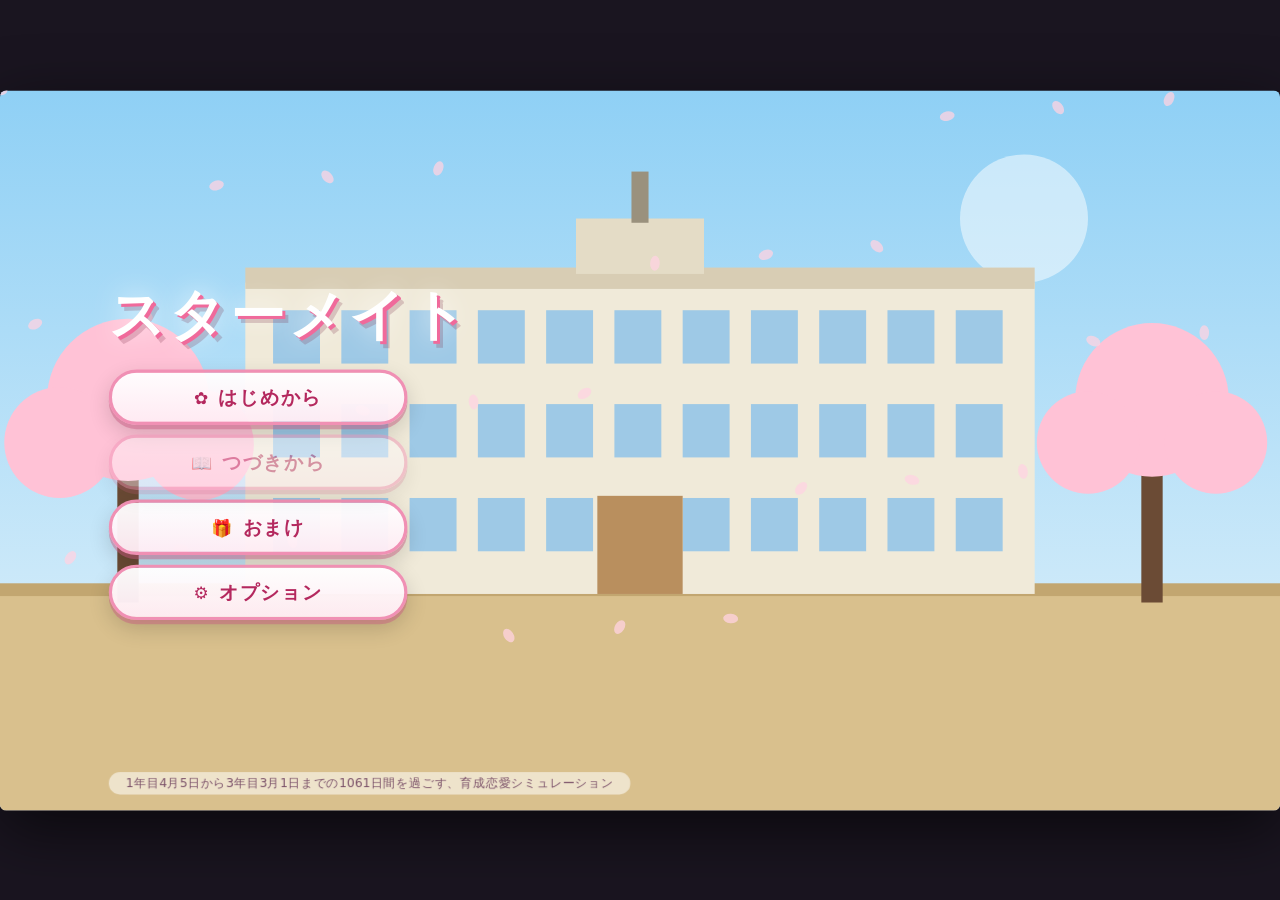
==== commit fccef638: "更新" ====
--- a/index.html
+++ b/index.html
@@ -59,6 +59,8 @@
   <div id="vn">
     <div id="vnBg"></div>
     <div id="vnChar"></div>
+    <!-- イベントスチル（1枚絵）。立ち絵より上、メッセージ枠より下に出ます -->
+    <div id="vnStill"></div>
     <div id="vnStamp"></div>
     <div id="board" style="display:none"></div>
     <div id="vnChoices"></div>
@@ -99,6 +101,10 @@
         <input type="text" id="psei" maxlength="6" placeholder="みょうじ" value="桜坂">
         <input type="text" id="pmei" maxlength="6" placeholder="なまえ" value="優">
         <span class="nmhint">みょうじ／なまえ</span></div>
+      <!-- 主人公の性別。男女どちらの攻略対象もそろっているときだけ出ます
+           （assets/config.js の GAME_RULE.protagonist） -->
+      <div class="srow" id="sexRow" style="display:none"><span class="sl">主人公</span>
+        <span id="sexSel" class="chips"></span></div>
       <div class="srow"><span class="sl">誕生日</span>
         <select id="bdM"></select><span style="font-size:13px">月</span>
         <select id="bdD"></select><span style="font-size:13px">日</span>
@@ -129,10 +135,20 @@
 <script src="story/luka.js"></script>
 <script src="story/minamo.js"></script>
 <script src="story/sakuya.js"></script>
+<!-- 女性主人公版の攻略キャラ（男性6人） -->
+<script src="story/aoi.js"></script>
+<script src="story/ryu.js"></script>
+<script src="story/daichi.js"></script>
+<script src="story/nagisa.js"></script>
+<script src="story/zen.js"></script>
+<script src="story/chikage.js"></script>
 <script src="story/titles.js"></script>
 <script src="story/events.js"></script>
+<script src="story/events_f.js"></script>
+<script src="story/events_m.js"></script>
 <script src="story.js"></script>
 <script src="story/eventids.js"></script>
+<script src="story/cg.js"></script>
 <script src="game.js"></script>
 
 <!-- ファイルが足りないときに、真っ白な画面ではなく理由を出す -->
@@ -141,8 +157,10 @@
   var need=[["IMG","assets.js"],["ART_CANVAS","assets/config.js"],["ART_LIST","assets/list.js"],
             ["CHARA_NAMES","story/names.js"],["ST_kanade","story/kanade.js"],["ST_rena","story/rena.js"],["ST_hinata","story/hinata.js"],
             ["ST_luka","story/luka.js"],["ST_minamo","story/minamo.js"],["ST_sakuya","story/sakuya.js"],
+            ["ST_aoi","story/aoi.js"],["ST_ryu","story/ryu.js"],["ST_daichi","story/daichi.js"],
+            ["ST_nagisa","story/nagisa.js"],["ST_zen","story/zen.js"],["ST_chikage","story/chikage.js"],
             ["TITLES","story/titles.js"],["TXT","story/events.js"],["AFF_EV","story.js"],
-            ["EVENT_DEFS","story/eventids.js"],["S","game.js"]];
+            ["EVENT_DEFS","story/eventids.js"],["CG_TITLES","story/cg.js"],["S","game.js"]];
   var miss=[];
   for(var i=0;i<need.length;i++){
     try{ if(eval("typeof "+need[i][0])==="undefined") miss.push(need[i][1]); }
--- a/style.css
+++ b/style.css
@@ -25,12 +25,7 @@
 
 /* ==================== スマホ（横向き）用レイアウト ==================== */
 body{touch-action:manipulation;-webkit-text-size-adjust:100%;overscroll-behavior:none}
-@media (hover:none){
-  .ic:hover{transform:none;filter:none;animation:none}
-  button:hover:not(:disabled){transform:none;filter:none;background:var(--panel2)}
-  .slot:hover{border-color:#d9c9b0;background:#fff}
-  .gcard:hover,.clubrow:hover{border-color:#e8d9c4;background:#fff}
-}
+/* ★ 指でさわる端末むけの決まりごとは、このファイルのいちばん下に書いてあります。 */
 .ic:active{transform:scale(.94)}
 input,select,textarea{font-size:16px!important}
 
@@ -84,7 +79,9 @@
 /* 新しいクイックメニューのときは、スマホでも正方形のまま（--qmb で決まります） */
 body.mb #vnBar.qm{right:var(--qmr,14px);top:var(--qmt,6px);bottom:auto;height:auto;gap:var(--qmg,7px)}
 body.mb #vnBar.qm .sb{width:var(--qmb,51px);height:var(--qmb,51px)}
-body.mb #vnChar{width:min(300px,38vw);height:auto;aspect-ratio:300/470;bottom:14px}
+/* 立ち絵のスマホ用の指定は、もう要りません。
+   高さ（--chh）と下の余白（--chb）を fit() が画面の高さから出すので、
+   PCでもスマホでも同じ式で、はみ出さずに収まります。 */
 body.mb #vnStamp svg{width:150px;height:150px}
 body.mb #vnStamp .lb{font-size:19px;padding:1px 14px 3px}
 body.mb #vnStamp{top:32%}
@@ -186,8 +183,10 @@
   0%,100%{transform:translateY(-2px)}
   50%    {transform:translateY(-9px)}
 }
-.ic:hover,.ic.gpf{filter:brightness(1.08);
+.ic.gpf{filter:brightness(1.08);
   animation:icBob .68s ease-in-out infinite}
+@media (hover:hover){.ic:hover{filter:brightness(1.08);
+  animation:icBob .68s ease-in-out infinite}}
 /* 押しているあいだは揺れを止めて、沈みこませる */
 .ic:active{animation:none;transform:translateY(1px);box-shadow:0 1px 0 rgba(0,0,0,.22)}
 .ic .g{font-size:30px;line-height:1;filter:drop-shadow(0 1px 1px rgba(0,0,0,.25))}
@@ -204,9 +203,9 @@
 .gtab.on{background:linear-gradient(180deg,#fb9cc4,#e5619b);color:#fff;border-color:#fff;box-shadow:0 2px 0 rgba(0,0,0,.15)}
 .ggrid{display:grid;grid-template-columns:repeat(4,1fr);gap:6px}
 .gcell{display:flex;gap:6px;align-items:center;border:2px solid #e8d9c4;border-radius:9px;padding:4px;background:#fff;cursor:pointer;transition:.12s}
-.gcell:hover{border-color:#f48fb1;background:#fff6f9;transform:translateY(-1px)}
+@media (hover:hover){.gcell:hover{border-color:#f48fb1;background:#fff6f9;transform:translateY(-1px)}}
 .gcell.lock{cursor:default;background:#f6f2ee;border-color:#e4ddd4}
-.gcell.lock:hover{transform:none;border-color:#e4ddd4;background:#f6f2ee}
+@media (hover:hover){.gcell.lock:hover{transform:none;border-color:#e4ddd4;background:#f6f2ee}}
 .gface{width:44px;height:52px;border-radius:7px;overflow:hidden;flex:0 0 auto;background:#efe6ee}
 .gface svg{width:100%;height:100%;display:block}
 .glock{width:100%;height:100%;display:flex;align-items:center;justify-content:center;font-size:20px;color:#c9bfc6;font-weight:800}
@@ -214,6 +213,36 @@
 .gcat{font-size:8.5px;color:#c2306a;font-weight:800}
 .gt{font-size:11px;font-weight:700;color:#4a3a44;line-height:1.25;overflow:hidden;text-overflow:ellipsis}
 .gn{font-size:9.5px;color:#8a7a68}
+/* ---- おまけ：イベントスチル（1枚絵）の一覧 ---- */
+.cgh2{display:flex;align-items:baseline;gap:8px;margin:9px 2px 4px;
+  font-size:12.5px;font-weight:900;color:#8a6076;letter-spacing:.06em;
+  border-bottom:1px dotted #e6d4de;padding-bottom:3px}
+.cgh2:first-of-type{margin-top:0}
+.cgh2 i{font-style:normal;font-size:10.5px;font-weight:800;color:#a08090;margin-left:auto}
+.cggrid{display:grid;grid-template-columns:repeat(6,1fr);gap:5px;margin-bottom:8px}
+.cgcell{position:relative;aspect-ratio:16/9;border:2px solid #e8d9c4;border-radius:8px;
+  overflow:hidden;background:#fff;cursor:pointer;transition:.12s;
+  display:flex;align-items:center;justify-content:center}
+@media (hover:hover){.cgcell:hover{border-color:#f48fb1;transform:translateY(-1px)}}
+.cgcell img{width:100%;height:100%;object-fit:cover;display:block}
+/* 絵はあるが、まだ見ていない */
+.cgcell.lock{cursor:default;background:#f6f2ee;border-color:#e4ddd4}
+/* まだ絵を置いていない空き枠 */
+.cgcell.none{cursor:default;background:#faf7f4;border-style:dashed;border-color:#e8e0d6}
+@media (hover:hover){.cgcell.lock:hover, .cgcell.none:hover{transform:none;border-color:#e4ddd4}}
+.cgcell .cgno{font-size:13px;font-weight:800;color:#cfc4ca}
+.cgcell.none .cgno{color:#e0d8ce}
+.cgcell .cgnum{position:absolute;left:2px;top:1px;font-size:8.5px;font-weight:800;
+  color:#fff;background:rgba(0,0,0,.42);border-radius:4px;padding:0 4px;line-height:1.5}
+.cgcell.none .cgnum,.cgcell.lock .cgnum{background:rgba(0,0,0,.18)}
+/* 1枚を大きく見るとき */
+.cgview{text-align:center}
+.cgview img{width:100%;max-height:56vh;object-fit:contain;border-radius:10px;
+  background:#1a1520;display:block}
+.cgcap{margin-top:6px;font-size:13.5px;font-weight:800;color:#4a3a44}
+body.mb .cggrid{grid-template-columns:repeat(4,1fr)}
+body.sh .cggrid{grid-template-columns:repeat(3,1fr)}
+
 .pgrid{display:grid;grid-template-columns:repeat(2,1fr);gap:7px}
 .pcard{display:flex;gap:9px;border:2px solid #e8d9c4;border-radius:10px;padding:7px;background:#fff}
 .pcard.lock{background:#f6f2ee;border-color:#e4ddd4}
@@ -225,7 +254,7 @@
 .pd{font-size:10.5px;color:#5d5060;line-height:1.5}
 .bgrid{display:grid;grid-template-columns:repeat(3,1fr);gap:7px}
 .bcell{display:flex;gap:8px;align-items:center;border:2px solid #e8d9c4;border-radius:9px;padding:7px 9px;background:#fff;cursor:pointer}
-.bcell:hover{border-color:#f48fb1;background:#fff6f9}
+@media (hover:hover){.bcell:hover{border-color:#f48fb1;background:#fff6f9}}
 .bcell.on{background:linear-gradient(180deg,#fff2f7,#ffe2ee);border-color:#f48fb1}
 .bico{font-size:16px;color:#c2306a;width:18px;text-align:center}
 .bn{font-size:13px;font-weight:800;color:#4a3a44}
@@ -240,8 +269,9 @@
 .ic.off{filter:grayscale(.85) brightness(.8);cursor:not-allowed;opacity:.75}
 /* 押せないボタンは、ゆれず・明るくならず・カーソルの絵にも変わらない
    （animation は指定より強いので、ここで止めておかないと揺れつづけます） */
-.ic.off:hover{transform:none;animation:none}
-.ic.img.off:hover>.u1,.ic.img.off.gpf>.u1{opacity:0}
+@media (hover:hover){.ic.off:hover{transform:none;animation:none}}
+.ic.img.off.gpf>.u1{opacity:0}
+@media (hover:hover){.ic.img.off:hover>.u1{opacity:0}}
 /* きろくのように「いまは書けないだけで、押せる」ボタン。
    うすくするだけで、カーソルも見た目も「押せる」ままにします */
 .ic.dim{filter:saturate(.45) brightness(.93)}
@@ -261,13 +291,16 @@
   object-fit:var(--cmdfit,contain);display:block;pointer-events:none;
   max-width:none;max-height:none}
 .ic.img>.u1{opacity:0;transition:opacity .12s linear}
-.ic.img:hover>.u1,.ic.img.gpf>.u1{opacity:1}
+.ic.img.gpf>.u1{opacity:1}
+@media (hover:hover){.ic.img:hover>.u1{opacity:1}}
 .ic.img:active{box-shadow:none}
 /* 明るさの足しこみはしません（カーソルのときの絵が、そのまま出るように）。
    ただし「押せないとき」の暗さは残します */
-.ic.img:not(.off):hover,.ic.img:not(.off).gpf{filter:none}
+.ic.img:not(.off).gpf{filter:none}
+@media (hover:hover){.ic.img:not(.off):hover{filter:none}}
 /* CMD_ICON.bob を false にすると、ふわふわ揺れなくなります */
-body.nobob .ic:hover,body.nobob .ic.gpf{animation:none}
+body.nobob .ic.gpf{animation:none}
+@media (hover:hover){body.nobob .ic:hover{animation:none}}
 /* 絵にしたボタンでは、絵文字と文字はふだん隠しておきます。
    （絵が読めなかったときの戻り先として、中には残してあります） */
 .ic.img>.g,.ic.img>.t{display:none}
@@ -297,7 +330,7 @@
 .btn{background:linear-gradient(180deg,#ffd98a,#f0a83f);border:2px solid #fff;color:#5a3a10;font-weight:800;
   border-radius:10px;padding:8px 16px;cursor:pointer;font-size:14px;font-family:inherit;
   box-shadow:0 3px 0 rgba(0,0,0,.2);transition:.12s}
-.btn:hover{filter:brightness(1.07);transform:translateY(-1px)}
+@media (hover:hover){.btn:hover{filter:brightness(1.07);transform:translateY(-1px)}}
 .btn:active{transform:translateY(2px);box-shadow:none}
 .btn.pk{background:linear-gradient(180deg,#fb9cc4,#e5619b);color:#fff}
 .btn.gy{background:linear-gradient(180deg,#e6e2d8,#c8c2b4);color:#4a4438}
@@ -309,7 +342,7 @@
 .week{display:grid;grid-template-columns:repeat(6,1fr);gap:6px}
 .slot{background:#fff;border:2px solid #d9c9b0;border-radius:9px;padding:5px 3px;text-align:center;cursor:pointer;
   transition:.12s;min-height:96px;display:flex;flex-direction:column;align-items:center;justify-content:flex-start;gap:2px}
-.slot:hover{border-color:#f48fb1;background:#fff6f9}
+@media (hover:hover){.slot:hover{border-color:#f48fb1;background:#fff6f9}}
 .slot.cur{border-color:#ff5d8f;background:#ffeef4;box-shadow:0 0 0 3px rgba(255,93,143,.25)}
 .slot .dw{font-size:12px;font-weight:800;color:#8a7a68}
 .slot .dw.sa{color:#3f7fd0}
@@ -367,11 +400,18 @@
 .evl .el{line-height:1.25}
 
 /* ---- カレンダーを全画面いっぱいに広げる ---- */
-#modal.cal>#modBody{display:flex;flex-direction:column;overflow:hidden;padding:10px 14px}
+/* ★ 日づけのマス目には、かならず --calrow の高さを残します。
+   ここを 0 にしておくと、画面の低いスマホ（iPhone 12 mini の横向きなど）で
+   マス目が数pxまでつぶれ、日づけの数字が重なって読めなくなります。
+   それでも入りきらないときは、#modBody のほうを縦にスクロールさせます。 */
+#modal.cal>#modBody{display:flex;flex-direction:column;overflow:auto;padding:10px 14px;
+  --calrow:30px}
 #modal.cal .cwrap2{flex:1 1 auto;min-height:0}
 #modal.cal .cm2{display:flex;flex-direction:column;min-height:0;padding:8px 12px 8px}
-#modal.cal .cgd2{flex:1 1 auto;min-height:0;grid-auto-rows:1fr}
-#modal.cal .cd2{min-height:0;font-size:17px;line-height:1.1;justify-content:flex-start;padding-top:2px}
+#modal.cal .cgd2{flex:1 1 auto;min-height:0;
+  grid-auto-rows:minmax(var(--calrow,30px),1fr)}
+#modal.cal .cd2{min-height:var(--calrow,30px);font-size:17px;line-height:1.1;
+  justify-content:flex-start;padding-top:2px}
 #modal.cal .cd2 .cem{font-size:18px;line-height:1;margin-top:1px}
 #modal.cal .cd2 .en{font-size:10px;line-height:1.05;margin-top:1px}
 #modal.cal .cmh2{font-size:22px;margin-bottom:7px}
@@ -380,7 +420,9 @@
 #modal.cal .clegend{font-size:13.5px;margin-bottom:8px}
 #modal.cal .lg{width:14px;height:14px}
 #modal.cal .el{font-size:12px}
-body.mb #modal.cal>#modBody{padding:5px 8px}
+body.mb #modal.cal>#modBody{padding:5px 8px;--calrow:21px}
+body.sh #modal.cal>#modBody{--calrow:17px}
+body.sh2 #modal.cal>#modBody{--calrow:14px}
 body.mb #modal.cal .cm2{padding:4px 6px}
 /* せまい画面では日付と絵文字を横に並べて、1行ぶん高さを節約する */
 body.mb #modal.cal .cd2{font-size:13px;padding:0 1px;flex-direction:row;align-items:center;
@@ -433,9 +475,9 @@
 .slotrow{display:flex;flex-direction:column;gap:5px;border:2px solid #e8d9c4;border-radius:12px;
   padding:8px 9px 9px;background:#fff;box-shadow:0 2px 6px rgba(120,90,70,.09);
   transition:border-color .13s,box-shadow .13s,transform .13s}
-.slotrow:hover{border-color:#f0b8cf;box-shadow:0 5px 14px rgba(190,110,150,.2);transform:translateY(-1px)}
+@media (hover:hover){.slotrow:hover{border-color:#f0b8cf;box-shadow:0 5px 14px rgba(190,110,150,.2);transform:translateY(-1px)}}
 .slotrow.empty{background:#fdfaf6;box-shadow:none}
-.slotrow.empty:hover{transform:none;box-shadow:none}
+@media (hover:hover){.slotrow.empty:hover{transform:none;box-shadow:none}}
 .slotrow .sk{font-size:12px;font-weight:800;color:#c2306a;letter-spacing:.03em;
   border-bottom:1px dotted #f0dce6;padding-bottom:3px}
 .slotrow .sbody{display:flex;align-items:center;gap:9px;min-height:66px}
@@ -505,13 +547,41 @@
 #modal.full>.ttl{border-radius:0;font-size:18px;padding:9px 18px}
 body.mb #modal.full>.ttl{font-size:14px;padding:6px 12px}
 #modal.full>#modBtns{padding:8px 18px 12px!important}
+/* おまけ（シーン鑑賞・スチル・プロフィール・称号・BGM）。
+   タブで中身の量が違っても窓が伸び縮みしないよう、全画面で固定します。
+   ★ zoom はかけません（一覧はマス目なので、拡大すると見える数が減ります）。
+     そのぶん、画面が広いときはマスを増やして、一度にたくさん見せます。 */
+#modal.full.gal>#modBody{padding:10px 18px 12px}
+body.mb #modal.full.gal>#modBody{padding:6px 10px 8px}
+/* 全画面ぶん横に広がったので、マスの数も増やします。
+   ★ スマホ横（724×302 など）は「横に広くて、縦が短い」画面です。
+     マスを少なくすると1つが大きくなり、縦に入りきらなくなるので、
+     せまい画面ほど**マスを増やして**小さくします。 */
+#modal.full.gal .cggrid{grid-template-columns:repeat(6,1fr)}
+#modal.full.gal .ttgrid{grid-template-columns:repeat(3,1fr)}
+#modal.full.gal .ggrid {grid-template-columns:repeat(4,1fr)}
+#modal.full.gal .pgrid {grid-template-columns:repeat(2,1fr)}
+@media (min-width:1000px){
+  #modal.full.gal .cggrid{grid-template-columns:repeat(8,1fr)}
+  #modal.full.gal .ggrid {grid-template-columns:repeat(5,1fr)}
+  #modal.full.gal .pgrid {grid-template-columns:repeat(3,1fr)}
+  #modal.full.gal .ttgrid{grid-template-columns:repeat(5,1fr)}
+}
+@media (min-width:1500px){
+  #modal.full.gal .cggrid{grid-template-columns:repeat(10,1fr)}
+  #modal.full.gal .ggrid {grid-template-columns:repeat(6,1fr)}
+  #modal.full.gal .ttgrid{grid-template-columns:repeat(6,1fr)}
+}
+/* 大きく出したスチルは、全画面ぶん高さを使えます */
+#modal.full.gal .cgview img{max-height:70vh}
+
 /* 文字ごと拡大する画面（カレンダー以外） */
 #modal.zoom>#modBody{zoom:1.3}
 body.mb #modal.zoom>#modBody{zoom:1.08}
 #modal.zoom>#modBtns .btn{font-size:16px;padding:9px 20px}
 body.mb #modal.zoom>#modBtns .btn{font-size:13px}
 .gcard{display:flex;gap:12px;align-items:center;background:#fff;border:2px solid #e8d9c4;border-radius:10px;padding:8px;margin-bottom:8px;cursor:pointer}
-.gcard:hover{border-color:#f48fb1;background:#fff6f9}
+@media (hover:hover){.gcard:hover{border-color:#f48fb1;background:#fff6f9}}
 .gcard .pf{width:64px;height:76px;border-radius:8px;overflow:hidden;flex:0 0 auto}
 .gcard .pf svg{width:100%;height:100%;display:block}
 
@@ -584,10 +654,30 @@
 #vnBg{position:absolute;inset:0;z-index:0;overflow:hidden}
 #vnBg .bgl{position:absolute;inset:0}
 #vnBg svg{width:100%;height:100%;display:block}
-#vnChar{position:absolute;left:50%;bottom:26px;transform:translateX(-50%);z-index:1;
-  width:400px;height:627px;display:flex;align-items:flex-end;justify-content:center;
+/* 立ち絵。★大きさは「高さ」で決めます（横はばは絵の形なりに決まります）。
+   高さと下の余白は fit() が --chh / --chb に px で入れます
+   （もとは assets/config.js の VN_UI の charH / charBottom）。
+   ここを width で決めてはいけません。画面の低いスマホでは、
+   横はばから決めた高さが画面をこえてしまい、**頭が上に切れます**。 */
+#vnChar{position:absolute;left:50%;bottom:var(--chb,26px);transform:translateX(-50%);z-index:1;
+  height:var(--chh,627px);width:auto;aspect-ratio:400/627;
+  display:flex;align-items:flex-end;justify-content:center;
   filter:drop-shadow(0 10px 22px rgba(0,0,0,.35));transition:opacity .25s}
 #vnChar svg{width:100%;height:100%;display:block}
+/* ---- イベントスチル（1枚絵）----
+   画面いっぱいに出します。立ち絵（z-index:1）より上、
+   メッセージ枠（3）より下なので、文章はスチルの上に読めます。
+   入れかたは assets/config.js の CG_RULE（fit / focusX / focusY）。 */
+#vnStill{position:absolute;inset:0;z-index:2;overflow:hidden}
+#vnStill img{width:100%;height:100%;display:block;
+  object-fit:var(--cgfit,cover);
+  object-position:var(--cgfx,50%) var(--cgfy,50%)}
+#vnStill .ghost{position:absolute;left:0;top:0;width:100%;height:100%;
+  pointer-events:none;opacity:1}
+/* スチルを出しているあいだ、立ち絵と顔を隠します
+   （CG_RULE の charOff / faceOff。false にすると隠しません） */
+body.cgon.cgnochar #vnChar{display:none}
+body.cgon.cgnoface #vnFaceWin{display:none}
 /* ---- 絵を入れかえるときの「幽霊」----
    立ち絵や顔の絵をべつのものにさしかえるとき、古い絵をこの中に入れて
    新しい絵の上に重ね、うすくしてから捨てます（じわっと入れかわって見えます）。
@@ -679,7 +769,7 @@
 /* 閉じる（×） */
 #vnClose{position:absolute;right:1.2%;top:14%;width:44px;height:39px;cursor:pointer;
   background:no-repeat center/100% 100%;background-image:var(--x1)}
-#vnClose:hover{background-image:var(--x2)}
+@media (hover:hover){#vnClose:hover{background-image:var(--x2)}}
 /* 「▼」のかわりに、枠の右下でしずくが点滅 */
 #vnWin.waiting::after{content:"▼";position:absolute;right:4.6%;bottom:3%;
   font-size:calc(var(--vnnfs,20px) * 0.6);color:#128eae;animation:blink2 1s steps(2,start) infinite;text-shadow:none}
@@ -699,7 +789,7 @@
   color:#2a2630;font-weight:700;font-size:var(--vncfs,17px);line-height:1.15;
   display:flex;align-items:center;justify-content:center;text-align:center;
   filter:drop-shadow(0 3px 7px rgba(0,0,0,.3));transition:.1s}
-#vnChoices .btn:hover{background-image:var(--cb2);transform:none;filter:drop-shadow(0 3px 9px rgba(0,0,0,.4))}
+@media (hover:hover){#vnChoices .btn:hover{background-image:var(--cb2);transform:none;filter:drop-shadow(0 3px 9px rgba(0,0,0,.4))}}
 #vnChoices .btn:active{transform:translateY(1px)}
 /* 選択肢が5つ以上のときは横に並べる（デートの行き先など） */
 #vnChoices.many2,#vnChoices.many3{
@@ -718,7 +808,10 @@
 #vnBar.hide{display:none}
 #vnBar .sb{width:70px;height:30px;cursor:pointer;pointer-events:auto;flex:0 0 auto;
   background:no-repeat center/100% 100%;filter:drop-shadow(0 1px 2px rgba(0,0,0,.45))}
-#vnBar .sb.on,#vnBar .sb:hover{background-image:var(--h)!important}
+#vnBar .sb.on{background-image:var(--h)!important}
+/* ★ hover の光りは、マウスのある端末だけ。
+   （指でさわる端末では、1回目のタップが「乗せただけ」になってしまうため） */
+@media (hover:hover){ #vnBar .sb:hover{background-image:var(--h)!important}}
 
 /* ---------- クイックメニュー（画面の右上・新しい素材のとき）----------
    assets/ui/ui_btn_save_normal.png などを置くと、この並びになります。
@@ -744,7 +837,7 @@
   border-radius:8%;box-shadow:0 2px 5px rgba(0,0,0,.2)}
 #vnBar.qm .sb.ph b{position:relative;font-size:calc(var(--qmb,69px)*.16);
   font-weight:700;color:#6a5480;letter-spacing:.04em}
-#vnBar.qm .sb.ph:hover::before{background:rgba(240,225,246,.92)}
+@media (hover:hover){ #vnBar.qm .sb.ph:hover::before{background:rgba(240,225,246,.92)}}
 /* ★ 絵をまだ置いていないボタン（仮のひし形）にも「入っている」見た目を付けます。
    これが無いと、AUTO や SKIP を押しても見た目が変わらず、
    効いているのかどうか分からなくなります。 */
@@ -785,7 +878,7 @@
   border:3px solid #f090b4;color:#b4285e;box-shadow:0 4px 0 rgba(200,90,130,.45),0 8px 20px rgba(0,0,0,.16);
   cursor:pointer;font-family:inherit;transition:.13s;letter-spacing:.08em}
 .tbtn .tg{margin-right:8px;font-size:16px}
-.tbtn:hover{transform:translateY(-2px);background:linear-gradient(180deg,#fff,#ffe0ee)}
+@media (hover:hover){.tbtn:hover{transform:translateY(-2px);background:linear-gradient(180deg,#fff,#ffe0ee)}}
 .tbtn:active{transform:translateY(2px);box-shadow:0 1px 0 rgba(200,90,130,.45)}
 .tbtn:disabled{opacity:.45;cursor:not-allowed;transform:none}
 
@@ -805,8 +898,9 @@
   filter:drop-shadow(0 3px 7px rgba(0,0,0,.17))}
 .tbtn.img .u0,.tbtn.img .u1{width:100%;height:auto;display:block}
 .tbtn.img .u1{position:absolute;inset:0;opacity:0;transition:opacity .13s}
-.tbtn.img:hover .u1,.tbtn.img.gpf .u1{opacity:1}
-.tbtn.img:hover{transform:translateY(-2px);background:none}
+.tbtn.img.gpf .u1{opacity:1}
+@media (hover:hover){.tbtn.img:hover .u1{opacity:1}}
+@media (hover:hover){.tbtn.img:hover{transform:translateY(-2px);background:none}}
 .tbtn.img:active{transform:translateY(2px);box-shadow:none}
 /* セーブが無いときの「つづきから」。色を落として少し薄くするだけにして、
    何のボタンかは読めるようにしておく（真っ白にすると文字が消えてしまう） */
@@ -874,7 +968,7 @@
 .chips{display:flex;gap:5px;flex-wrap:wrap}
 .chip{background:#fff;border:2px solid #e6c9d6;border-radius:8px;padding:3px 8px;font-size:12px;cursor:pointer;
   font-weight:700;color:#7a6070;transition:.12s;user-select:none}
-.chip:hover{border-color:#f48fb1}
+@media (hover:hover){.chip:hover{border-color:#f48fb1}}
 .chip.on{background:linear-gradient(180deg,#fb9cc4,#e5619b);border-color:#fff;color:#fff;box-shadow:0 2px 0 rgba(0,0,0,.15)}
 .nmhint{font-size:10.5px;color:#a08090;letter-spacing:.04em}
 .note2{font-size:11.5px;color:#8a6076;line-height:1.6;text-align:left;flex:1;min-width:0}
@@ -943,7 +1037,8 @@
 .ttgrid{display:grid;grid-template-columns:repeat(3,1fr);gap:5px}
 .ttc{display:flex;gap:5px;align-items:center;border:2px solid #e8d9c4;border-radius:8px;
   padding:3px 6px;background:#fff;cursor:pointer;transition:.12s;outline:none}
-.ttc:hover,.ttc:focus,.ttc.gpf{border-color:#f48fb1;background:#fff6f9;transform:translateY(-1px)}
+.ttc:focus, .ttc.gpf{border-color:#f48fb1;background:#fff6f9;transform:translateY(-1px)}
+@media (hover:hover){.ttc:hover{border-color:#f48fb1;background:#fff6f9;transform:translateY(-1px)}}
 .ttc.lock{background:#f6f2ee;border-color:#e4ddd4}
 .ttc.lock .ttn{color:#a89e94}
 .ttc.now{border-color:#e8b23a;background:#fffbe9;box-shadow:0 0 0 2px rgba(232,178,58,.3)}
@@ -998,7 +1093,8 @@
 
 /* 動きを減らす設定にしている人には、揺らさず静かに浮かせるだけにする */
 @media (prefers-reduced-motion: reduce){
-  .ic:hover,.ic.gpf{animation:none;transform:translateY(-3px)}
+  .ic.gpf{animation:none;transform:translateY(-3px)}
+@media (hover:hover){.ic:hover{animation:none;transform:translateY(-3px)}}
 }
 
 /* ===== 顔画像（メッセージ枠の左どなり） =====
@@ -1115,3 +1211,24 @@
    下の画面はずっと見えているので、すっと入れかわって見えます。
    動かすのは game.js の fadeIn() / fadeOut()（opacity をじかに書きます）。
    長さは オプションの「背景の切りかえ」（S.bgfade）と同じです。 */
+
+/* =========================================================================
+   指でさわる端末（マウスのない端末）について
+
+   ★ iPhone などでは、1回目のタップを「カーソルを乗せた（hover）」と受けとり、
+     **そのとき見た目が変わると、押したことにしてくれません。**
+     つまり **2回タップしないと進めない** ことになります。
+     タイトルの「はじめから」が押しにくかったのは、これでした
+     （.tbtn:hover でボタンが 2px 浮き上がっていたためです）。
+
+   そこでこのファイルでは、**`:hover` の規則をぜんぶ `@media (hover:hover){ }` で
+   囲んであります。** マウスのある端末（PC）ではいままでどおり、
+   指でさわる端末では hover の飾りが、そもそも当たりません。
+
+   ★ 新しく `:hover` を書くときも、かならず `@media (hover:hover){ }` の中に
+     書いてください。**外に書くと、そのボタンだけ2回タップが必要になります。**
+     `tests/verifyTap.js` が、書きもれを毎回見つけます。
+   ★ `:active`（押しているあいだ）は囲みません。指でも押した手ごたえが要ります。
+   ★ `.gpf`（キーボード・ゲームパッドで選んでいる印）も囲みません。
+     もともと `:hover` と同じ見た目なので、選択子を分けてあります。
+   ========================================================================= */
